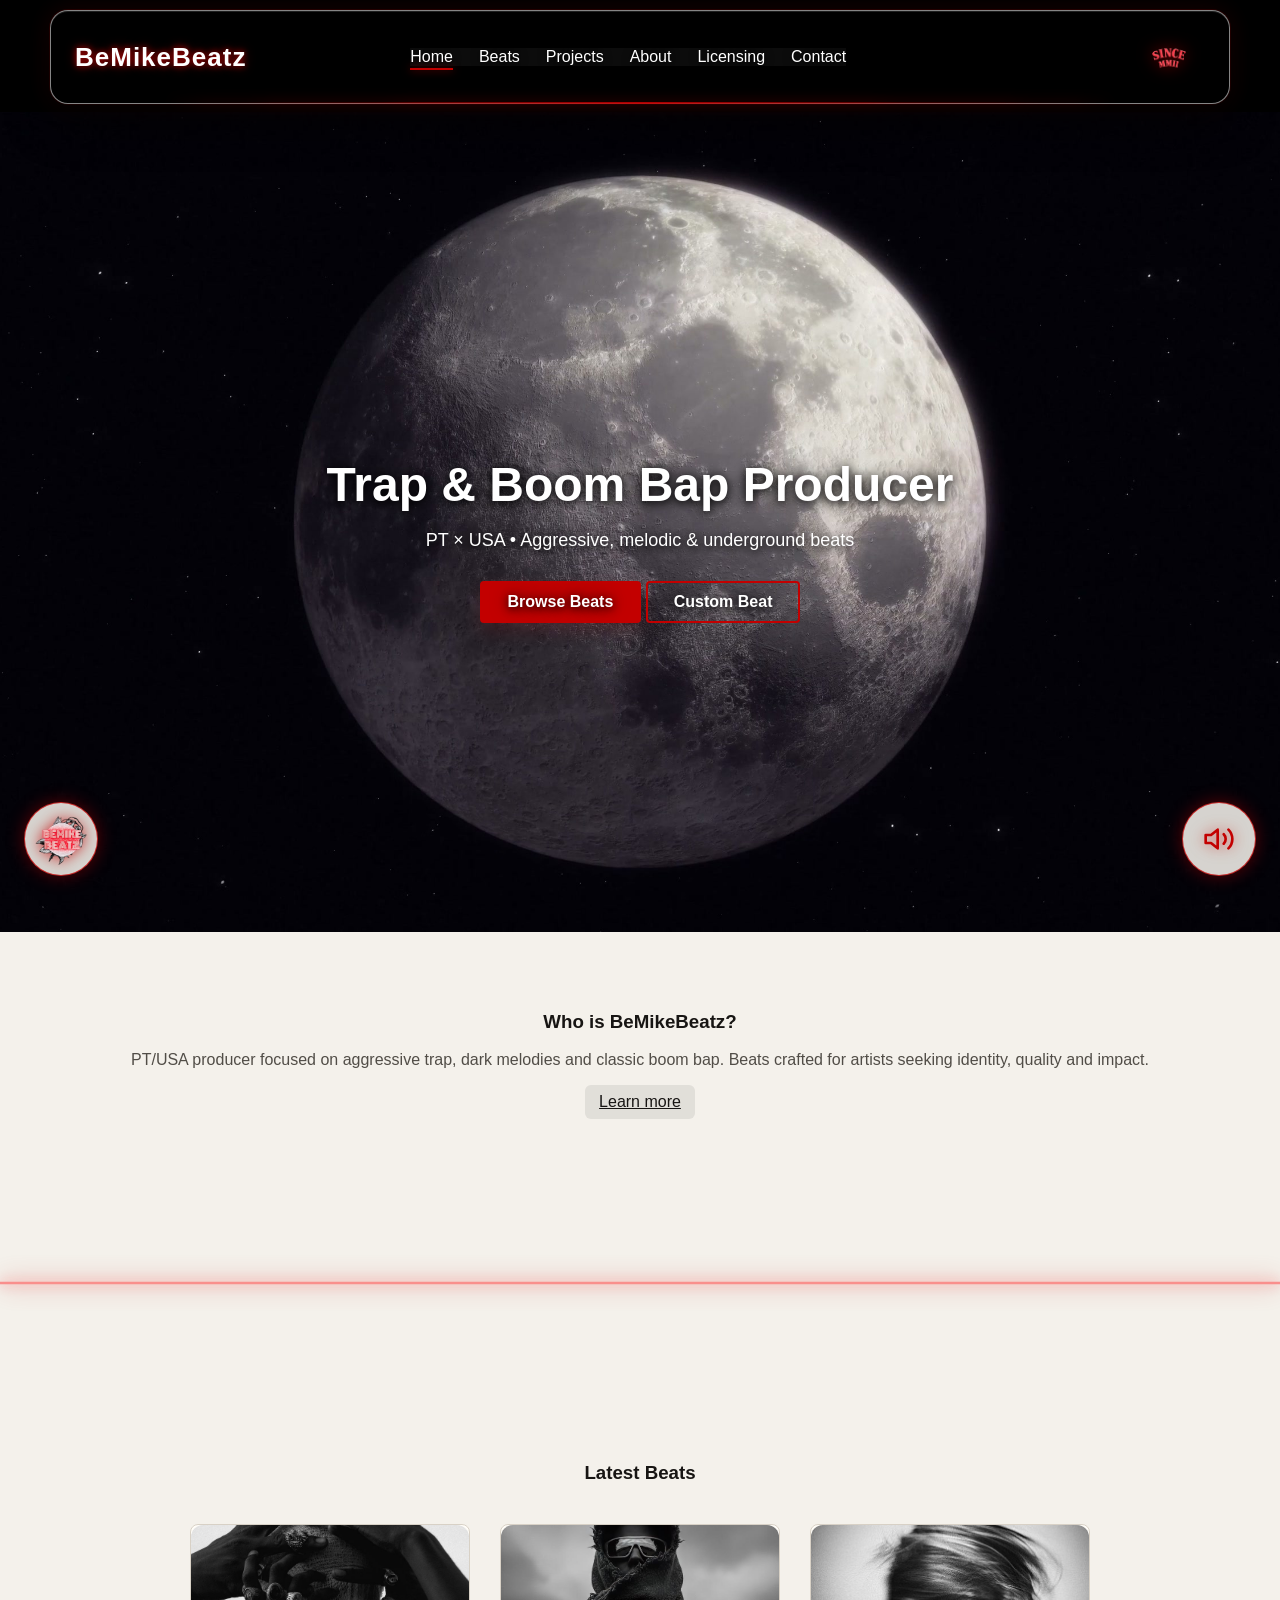
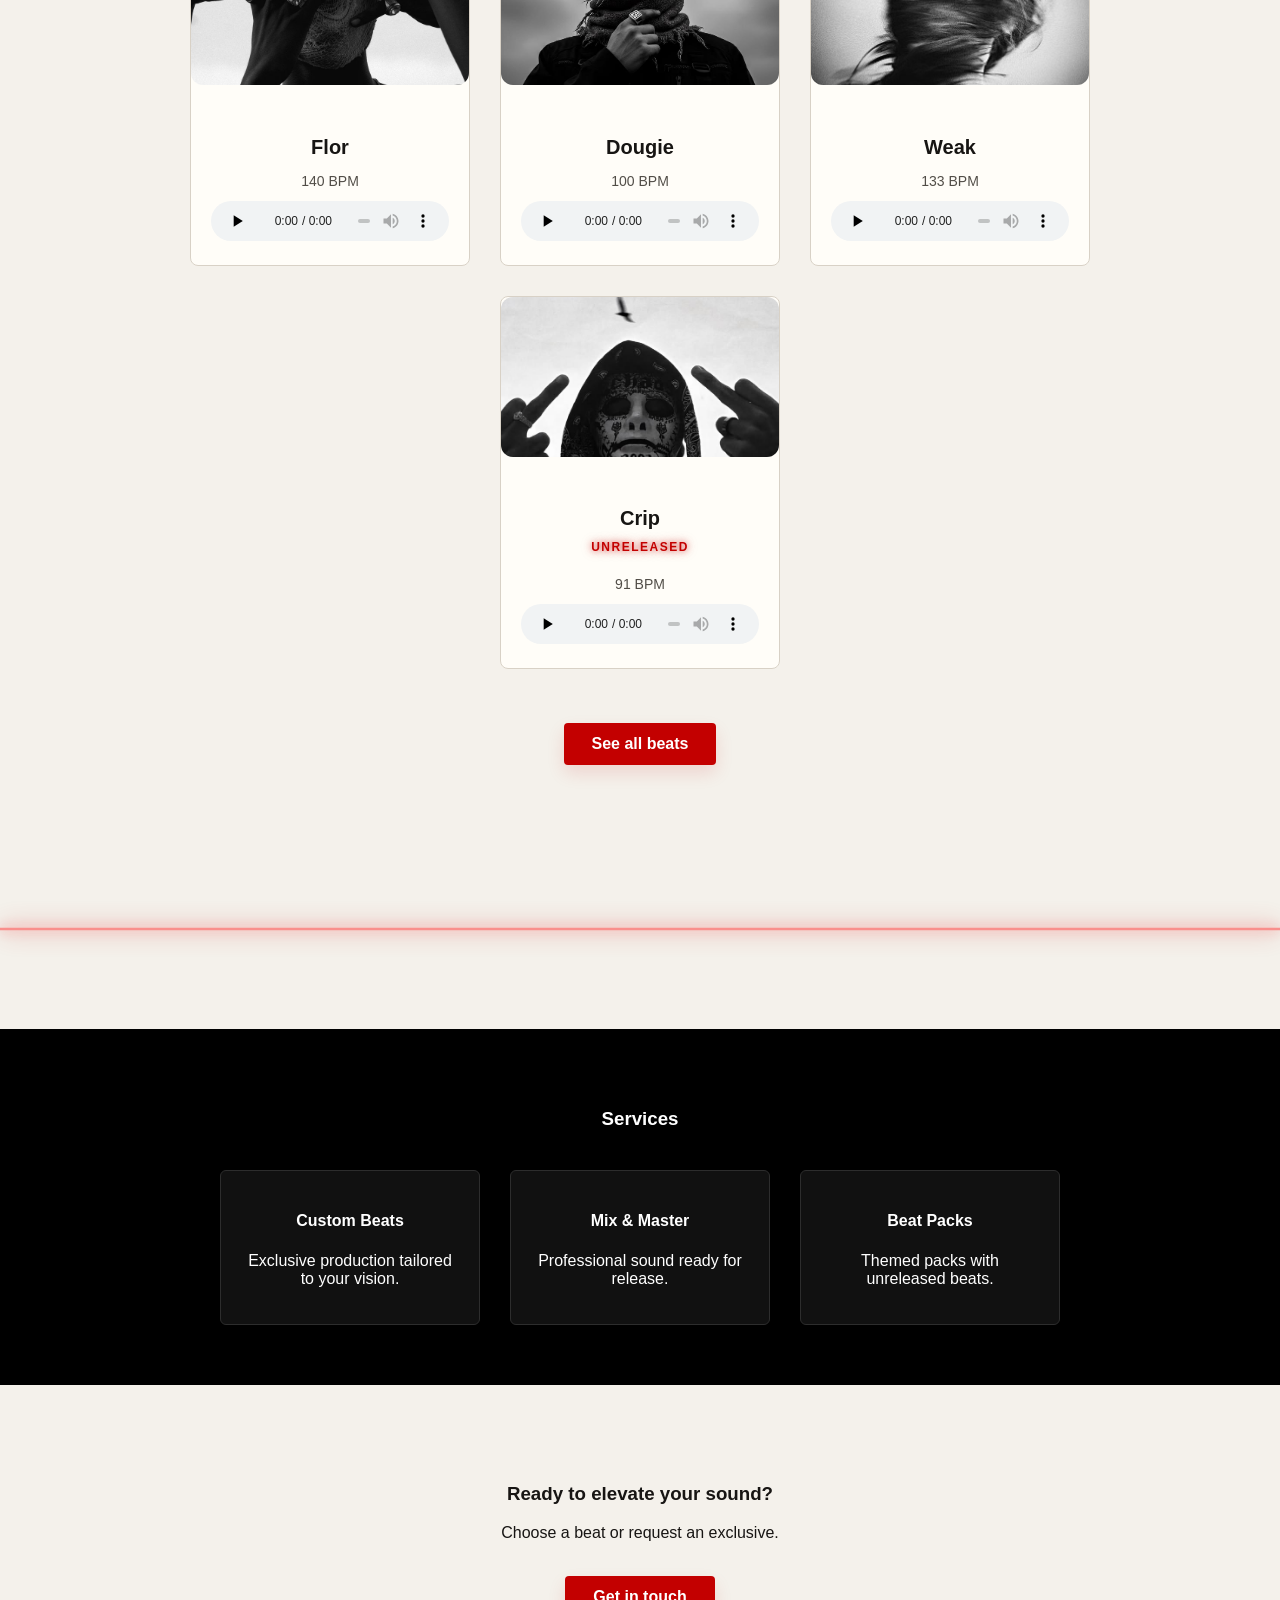
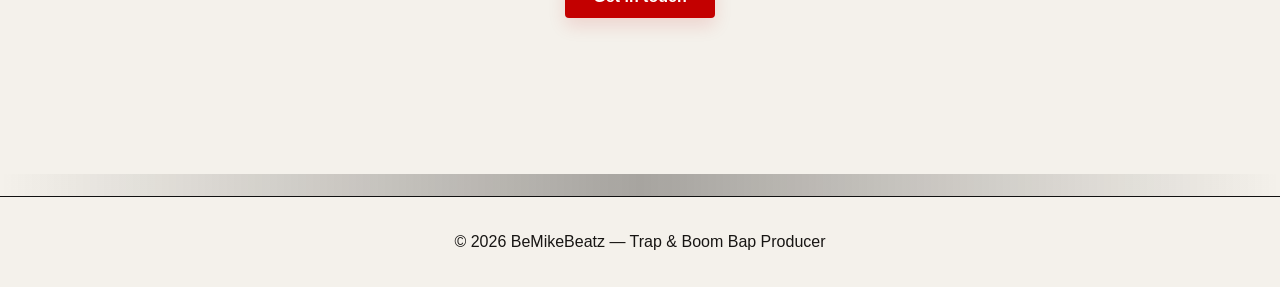
==== index.html @ 6aafd266 "Add BeMikeBeatz website with improved navigation and transitions" ====
<!DOCTYPE html>
<html lang="en">
<head>
    <meta charset="UTF-8">
    <meta name="viewport" content="width=device-width, initial-scale=1.0">
    <title>BeMikeBeatz — Trap & Boom Bap Producer</title>
    <link rel="stylesheet" href="assets/css/style.css">
</head>

<body class="home-page">

    <!-- NAVBAR -->

<header class="navbar">
    <div class="header-left">
        <a class="logo-link" href="index.html" aria-label="BeMikeBeatz home">
            <span class="logo">BeMikeBeatz</span>
        </a>
    </div>

    <nav class="header-center" aria-label="Main navigation">
        <a href="index.html" aria-current="page">Home</a>
        <a href="beats.html">Beats</a>
        <a href="projects.html">Projects</a>
        <a href="about.html">About</a>
        <a href="licensing.html">Licensing</a>
        <a href="contact.html">Contact</a>
    </nav>

    <div class="header-right">
        <button class="header-icon-button" type="button" aria-label="Open menu" aria-expanded="false" aria-controls="site-navigation">
            <span class="menu-bars" aria-hidden="true"><span></span><span></span><span></span></span>
            <img class="header-icon" src="assets/images/bemike3.png" alt="">
        </button>
    </div>
    
</header>




    <!-- HERO -->
    <section class="hero">
    <video muted loop playsinline preload="none" poster="assets/images/hero-dark.jpg" class="hero-video hero-video-dark" aria-hidden="true">
        <source data-src="assets/video/background6.mp4" type="video/mp4">
    </video>

    <video muted loop playsinline preload="none" poster="assets/images/hero-light.jpg" class="hero-video hero-video-light" aria-hidden="true">
        <source data-src="assets/video/background4.mp4" type="video/mp4">
    </video>

    <div class="hero-overlay"></div>

    <div class="hero-content">
        <h2 class="hero-title">Trap & Boom Bap Producer</h2>
        <p class="hero-subtitle">PT × USA • Aggressive, melodic & underground beats</p>

        <div class="hero-buttons">
            <a class="btn" href="beats.html">Browse Beats</a>
            <a class="btn-outline" href="contact.html">Custom Beat</a>
        </div>
    </div>
</section>


    <!-- ABOUT -->
    <section class="about-preview reveal">
        <h3>Who is BeMikeBeatz?</h3>
        <p>
            PT/USA producer focused on aggressive trap, dark melodies and classic boom bap.  
            Beats crafted for artists seeking identity, quality and impact.
        </p>
        <a class="btn-small" href="about.html">Learn more</a>
    </section>


<section class="visualizer-section top">
    <canvas class="beats-visualizer" id="beats-visualizer-top"></canvas>
</section>


    <!-- ÚLTIMOS BEATS -->
    
    <section class="latest-beats reveal">
    <h3>Latest Beats</h3>

    <div class="latest-grid">

        <!-- BEAT 1 -->
        <div class="latest-card">
            <img src="assets/beats/flor.jpeg" alt="Dark Trap Beat">
            <div class="latest-info">
                <h4>Flor</h4>
                <p>140 BPM</p>
                <audio controls preload="none">
                    <source src="assets/beats/Flor(140bpm)@bemike_beatz.mp3" type="audio/mpeg">
                </audio>
            </div>
        </div>

        <!-- BEAT 2 -->
        <div class="latest-card">
            <img src="assets/beats/dougie.jpeg" alt="Emotional Trap Beat">
            <div class="latest-info">
                <h4>Dougie</h4>
                <p>100 BPM</p>
                <audio controls preload="none">
                    <source src="assets/beats/Jotinha.mp3" type="audio/mpeg">
                </audio>
            </div>
        </div>

        <!-- BEAT 3 -->
        <div class="latest-card">
            <img src="assets/beats/week.jpeg" alt="Boom Bap Classic">
            <div class="latest-info">
                <h4>Weak</h4>
                <p>133 BPM</p>
                <audio controls preload="none">
                    <source src="assets/beats/Week.mp3" type="audio/mpeg">
                </audio>
            </div>
        </div>

        <div class="latest-card crip-card">
            <img src="assets/beats/blueface.jpeg" alt="Crip beat cover" loading="lazy" decoding="async">
            <div class="latest-info">
                <h4>Crip</h4>
                <span class="unreleased-tag">unreleased</span>
                <p>91 BPM</p>
                <audio id="crip-audio" controls preload="none">
                    <source src="assets/beats/BlueFace-preview.mp3" type="audio/mpeg">
                </audio>
            </div>
        </div>

    </div>
    <br><br><br>
    <a class="btn" href="beats.html">See all beats</a>
</section>


<section class="visualizer-section">
    <canvas class="beats-visualizer" id="beats-visualizer"></canvas>
</section>

    <!-- SERVICES -->
    <section class="services">
        <h3>Services</h3>

        <div class="service-grid">

            <div class="service-card">
                <h4>Custom Beats</h4>
                <p>Exclusive production tailored to your vision.</p>
            </div>

            <div class="service-card">
                <h4>Mix & Master</h4>
                <p>Professional sound ready for release.</p>
            </div>

            <div class="service-card">
                <h4>Beat Packs</h4>
                <p>Themed packs with unreleased beats.</p>
            </div>

        </div>
    </section>


    <!-- FINAL CTA -->
    <section class="final-cta">
        <h3>Ready to elevate your sound?</h3>
        <p>Choose a beat or request an exclusive.</p><br>
        <a class="btn" href="contact.html">Get in touch</a>
    </section>
<section class="section-divider-ultra"></section>

    <!-- FOOTER -->
    <button class="floating-brand" type="button" aria-label="Switch to light theme" aria-pressed="false">
        <img src="assets/images/bemike.png" alt="BeMike logo">
    </button>

    <button class="floating-mute" type="button" aria-label="Mute local beat previews" title="Mute local beat previews" aria-pressed="false">
        <svg width="32" height="32" viewBox="0 0 24 24" fill="none" stroke="currentColor" stroke-width="2" stroke-linecap="round" stroke-linejoin="round">
            <polygon points="11 5 6 9 2 9 2 15 6 15 11 19 11 5"></polygon>
            <line x1="23" y1="9" x2="17" y2="15"></line>
            <line x1="17" y1="9" x2="23" y2="15"></line>
        </svg>
    </button>

    <footer>
        <p>© 2026 BeMikeBeatz — Trap & Boom Bap Producer</p>
    </footer>
<script src="assets/js/main.js"></script>
</body>
</html>
---- assets/css/style.css ----
/* GLOBAL */
html {
    overscroll-behavior-y: none;
}

body {
    background: #000;
    color: #fff;
    font-family: 'Inter', sans-serif;
    margin: 0;
    /* espaçamento para navbar fixa */
    padding-top: 112px;
    animation: pageEnter 260ms ease-out both;
}

body.page-exit {
    animation: pageExit 160ms ease-in both;
    pointer-events: none;
}

@keyframes pageEnter {
    from { opacity: 0; }
    to { opacity: 1; }
}

@keyframes pageExit {
    from { opacity: 1; }
    to { opacity: 0; }
}

@media (prefers-reduced-motion: reduce) {
    body,
    body.page-exit {
        animation: none;
    }
}

/* Use border-box so padding doesn't increase element width unexpectedly */
*,
*::before,
*::after {
    box-sizing: border-box;
}

/* NAVBAR */
.navbar {
    position: fixed;
    top: 10px;
    left: 50%;
    width: min(calc(100% - 28px), 1180px);
    z-index: 999;

    display: grid;
    /* Make left/logo and right/icon auto-sized, center takes remaining space */
    grid-template-columns: auto 1fr auto;
    align-items: center;

    min-height: 86px;
    padding: 10px 24px;

    background: rgba(0, 0, 0, 0.985);
    backdrop-filter: blur(18px);
    border: 1px solid rgba(255,255,255,0.52);
    border-radius: 18px;
    box-shadow:
        inset 0 1px 0 rgba(255,255,255,0.12),
        0 18px 42px rgba(0,0,0,0.72),
        0 0 0 1px rgba(195,0,0,0.16),
        0 0 28px rgba(195,0,0,0.14);
}

.navbar::after {
    content: "";
    position: absolute;
    right: 10%;
    bottom: -1px;
    left: 10%;
    height: 2px;
    background: linear-gradient(90deg, transparent, rgba(195,0,0,0.9), transparent);
    border-radius: 50%;
    box-shadow: 0 0 12px rgba(195,0,0,0.7);
    pointer-events: none;
}

/* LOGO ESQUERDA */
.header-left {
    display: flex;
    justify-content: flex-start;
}

.logo-link {
    color: inherit;
    text-decoration: none;
}

.logo {
    font-size: 26px;
    font-weight: 700;
    letter-spacing: 1px;
    transition: transform 0.25s ease, filter 0.25s ease, text-shadow 0.2s ease;
    color: #111;
    /* subtle red glow */
    text-shadow: 0 0 6px rgba(195,0,0,0.85), 0 0 12px rgba(195,0,0,0.5);
}

.logo:hover {
    transform: scale(1.06);
    filter: drop-shadow(0 0 8px rgba(195,0,0,0.28));
    /* intensify glow on hover */
    text-shadow: 0 0 10px rgba(195,0,0,1), 0 0 18px rgba(195,0,0,0.7);
}

/* MENU CENTRADO */
.header-center {
    display: flex;
    justify-content: center;
    gap: 26px;
    /* Center the nav visually regardless of side column widths */
    position: absolute;
    left: 49%;
    transform: translateX(-50%);
    z-index: 1000;
}

/* LINKS */
.header-center a {
    color: #111;
    text-decoration: none;
    font-size: 16px;
    position: relative;
    text-shadow: none;
    transition: 0.3s;
}

.header-center a::after {
    content: "";
    position: absolute;
    bottom: -4px;
    left: 0;
    width: 0%;
    height: 2px;
    background: #C30000;
    transition: 0.3s;
}

.header-center a:hover::after {
    width: 100%;
}

.header-center a[aria-current="page"] {
    color: #C30000;
    text-shadow: 0 0 7px rgba(195, 0, 0, 0.8), 0 0 14px rgba(195, 0, 0, 0.35);
}

.header-center a[aria-current="page"]::after {
    width: 100%;
    box-shadow: 0 0 8px rgba(195, 0, 0, 0.75);
}

/* ÍCONE DIREITA */
.header-right {
    display: flex;
    /* align icon to the far right of the navbar */
    justify-content: flex-end;
    align-items: center;
}

.header-icon-button {
    padding: 0;
    border: 0;
    background: transparent;
    cursor: pointer;
}

.header-icon {
    width: 72px;
    height: 72px;
    object-fit: contain;
    transition: 0.3s;
    max-width: 110px;
    display: block;
    filter: drop-shadow(0 0 8px rgba(195, 0, 0, 0.8));
}

.header-icon:hover {
    transform: scale(1.12);
    filter: drop-shadow(0 0 12px #C30000);
}




/* HERO */
.hero {
    position: relative;
    height: calc(90vh + 10px);
    overflow: hidden;
    background: #000;

    /* CORREÇÃO: centrar texto */
    display: flex;
    align-items: center;
    justify-content: center;
    text-align: center;
}

.hero-video {
    position: absolute;
    top: 0;
    left: 0;
    width: 100%;
    height: 100%;
    object-fit: cover;
    z-index: 1;
    transition: opacity 600ms ease;
}

.hero-video-light {
    opacity: 0;
}

body.light-theme .hero-video-dark {
    opacity: 0;
}

body.light-theme .hero-video-light {
    opacity: 1;
}

.hero-overlay {
    position: absolute;
    top: 0;
    left: 0;
    width: 100%;
    height: 100%;
    background:
        linear-gradient(90deg, rgba(0,0,0,0.84) 0%, rgba(0,0,0,0.2) 48%, rgba(0,0,0,0.7) 100%),
        radial-gradient(circle at 50% 45%, rgba(195,0,0,0.2), transparent 54%),
        rgba(0,0,0,0.42);
    z-index: 2;
    transition: background 1400ms ease;
}

.hero::after {
    content: "";
    position: absolute;
    top: 50%;
    left: 50%;
    width: min(58vw, 720px);
    aspect-ratio: 1;
    transform: translate(-50%, -50%);
    border-radius: 50%;
    background: radial-gradient(circle, rgba(255, 255, 255, 0.18) 0 34%, rgba(255, 255, 255, 0.06) 54%, transparent 72%);
    mix-blend-mode: screen;
    pointer-events: none;
    z-index: 2;
}

.hero-content {
    position: relative;
    z-index: 3;
    text-align: center;
}

.hero-content h2 {
    font-size: 48px;
    margin-bottom: 10px;
    animation: fadeIn 1.5s ease forwards;
}

.hero-content p {
    font-size: 18px;
    margin-bottom: 30px;
    animation: fadeIn 2s ease forwards;
}

@keyframes fadeIn {
    from { opacity: 0; transform: translateY(20px); }
    to { opacity: 1; transform: translateY(0); }
}

/* BUTTONS */
.btn {
    background: #C30000;
    padding: 12px 28px;
    color: #fff;
    text-decoration: none;
    border-radius: 4px;
    font-weight: 600;
    display: inline-block;
    transition: transform 200ms cubic-bezier(.2,.9,.2,1), box-shadow 200ms ease, opacity 160ms ease;
    box-shadow: 0 8px 18px rgba(195,0,0,0.12);
}

.btn-outline {
    border: 2px solid #C30000;
    padding: 10px 26px;
    color: #C30000;
    text-decoration: none;
    border-radius: 4px;
    font-weight: 600;
    display: inline-block;
    transition: transform 200ms cubic-bezier(.2,.9,.2,1), box-shadow 200ms ease, background 160ms ease;
}

.btn:hover, .btn:focus {
    transform: translateY(-4px);
    box-shadow: 0 14px 30px rgba(195,0,0,0.18);
    opacity: 0.98;
}

.btn:active {
    transform: translateY(-1px) scale(.995);
    box-shadow: 0 6px 14px rgba(195,0,0,0.12);
}

.btn-outline:hover, .btn-outline:focus {
    transform: translateY(-3px);
    background: rgba(195,0,0,0.06);
    box-shadow: 0 10px 22px rgba(195,0,0,0.08);
}

.btn-outline:active {
    transform: translateY(-1px) scale(.995);
}

body:not(.light-theme) .hero-buttons .btn-outline {
    color: #fff;
    border-color: #fff;
}

/* DIVISÓRIA GROSSA ENTRE HERO E ABOUT */
.section-divider-ultra {
    width: 100%;
    height: 22px;
    background: linear-gradient(
        to right,
        rgba(255,255,255,0),
        rgba(255,255,255,1),
        rgba(255,255,255,0)
    );
    margin: 0;
}

/* ABOUT PREVIEW */
.about-preview {
    text-align: center;
    padding: 60px 40px;
    background: #000;
}

/* ABOUT PAGE */
.about-page {
    max-width: 1120px;
    margin: 0 auto;
    padding: 72px 40px 0;
}

.about-hero {
    display: grid;
    grid-template-columns: minmax(220px, 0.75fr) minmax(0, 1.25fr);
    align-items: center;
    gap: 64px;
    min-height: 430px;
}

.about-mark {
    display: flex;
    align-items: center;
    justify-content: center;
    min-height: 300px;
    border: 0;
    background: transparent;
}

.about-mark img {
    width: min(220px, 72%);
    filter: drop-shadow(0 0 18px rgba(195, 0, 0, 0.5));
}

.about-hero-copy {
    max-width: 650px;
}

.about-eyebrow {
    margin: 0 0 16px;
    color: #c30000;
    font-size: 13px;
    font-weight: 700;
    letter-spacing: 2px;
    text-transform: uppercase;
}

.about-hero h1 {
    margin: 0 0 22px;
    font-size: clamp(42px, 5vw, 68px);
    line-height: 0.98
;
}

.about-hero-copy > p:not(.about-eyebrow) {
    max-width: 560px;
    margin: 0 0 28px;
    color: #c2c2c2;
    font-size: 18px;
    line-height: 1.6;
}

.about-story {
    display: grid;
    grid-template-columns: minmax(220px, 0.8fr) minmax(0, 1.2fr);
    gap: 64px;
    padding: 110px 0 72px;
    border-bottom: 1px solid #1b1b1b;
}

.about-story h2,
.about-cta h2 {
    margin: 0;
    font-size: 36px;
    line-height: 1.1;
}

.about-story > p {
    max-width: 620px;
    margin: 0;
    color: #bbb;
    font-size: 18px;
    line-height: 1.75;
}

.about-values {
    display: grid;
    grid-template-columns: repeat(3, 1fr);
    gap: 24px;
    padding: 64px 0 96px;
}

.about-value {
    padding: 28px 0;
    border-top: 2px solid #c30000;
}

.about-value span {
    color: #c30000;
    font-size: 13px;
    font-weight: 700;
    letter-spacing: 1px;
}

.about-value h3 {
    margin: 28px 0 10px;
    font-size: 24px;
}

.about-value p {
    margin: 0;
    color: #aaa;
    line-height: 1.6;
}

.about-cta {
    display: flex;
    align-items: center;
    justify-content: space-between;
    gap: 24px;
    padding: 48px 0 96px;
    border-top: 1px solid #1b1b1b;
}

/* CONTACT PAGE */
.contact-page {
    max-width: 1120px;
    margin: 0 auto;
    padding: 96px 40px 0;
}

.contact-hero {
    max-width: 760px;
    padding-bottom: 96px;
}

.contact-eyebrow {
    margin: 0 0 18px;
    color: #c30000;
    font-size: 13px;
    font-weight: 700;
    letter-spacing: 2px;
    text-transform: uppercase;
}

.contact-hero h1 {
    margin: 0 0 24px;
    font-size: clamp(46px, 6vw, 78px);
    line-height: 0.98;
}

.contact-intro {
    max-width: 600px;
    margin: 0 0 30px;
    color: #c2c2c2;
    font-size: 18px;
    line-height: 1.7;
}

.contact-email {
    font-size: 17px;
}

.contact-linktree {
    font-size: 17px;
}

body.light-theme .contact-linktree {
    background: #000;
    color: #fff;
}

body.light-theme .contact-linktree:hover {
    background: #1a1a1a;
}

body:not(.light-theme) .contact-linktree {
    background: #fff;
    color: #000;
}

body:not(.light-theme) .contact-linktree:hover {
    background: #e8e8e8;
}

.contact-hero .contact-buttons {
    display: flex;
    gap: 16px;
    margin-top: 20px;
    flex-wrap: wrap;
}

.contact-options {
    display: grid;
    grid-template-columns: repeat(3, 1fr);
    gap: 24px;
    padding: 42px 0 88px;
    border-top: 1px solid #252525;
}

.contact-option {
    padding-top: 24px;
    border-top: 2px solid #c30000;
}

.contact-option span {
    color: #c30000;
    font-size: 13px;
    font-weight: 700;
    letter-spacing: 1px;
}

.contact-option h2 {
    margin: 28px 0 12px;
    font-size: 24px;
}

.contact-option p {
    min-height: 78px;
    margin: 0 0 18px;
    color: #aaa;
    line-height: 1.6;
}

.contact-option a {
    color: #fff;
    font-weight: 700;
    text-decoration: none;
    border-bottom: 1px solid #c30000;
    padding-bottom: 4px;
}

.contact-option a:hover,
.contact-option a:focus {
    color: #c30000;
}

.contact-footer-note {
    display: flex;
    align-items: baseline;
    gap: 32px;
    padding: 28px 0 88px;
    border-top: 1px solid #1b1b1b;
}

.contact-footer-note .contact-eyebrow {
    margin: 0;
    white-space: nowrap;
}

.contact-footer-note p:last-child {
    margin: 0;
    color: #888;
}

/* LICENSING PAGE */
.licensing-page {
    min-height: calc(100vh - 122px);
    padding: 84px max(40px, calc((100vw - 1180px) / 2)) 96px;
    background: #ece8df;
    color: #111;
}

.licensing-intro {
    display: grid;
    grid-template-columns: minmax(0, 1.2fr) minmax(240px, 0.8fr);
    align-items: end;
    gap: 64px;
    padding-bottom: 72px;
    border-bottom: 1px solid #111;
}

.licensing-kicker {
    margin: 0 0 18px;
    color: #b00000;
    font-size: 12px;
    font-weight: 800;
    letter-spacing: 2px;
    text-transform: uppercase;
}

.licensing-intro h1 {
    margin: 0;
    font-size: clamp(48px, 7vw, 92px);
    line-height: 0.9;
    letter-spacing: -2px;
}

.licensing-intro-text {
    max-width: 360px;
    margin: 0 0 4px;
    color: #5f5b55;
    font-size: 18px;
    line-height: 1.65;
}

.license-list {
    padding: 14px 0 0;
}

.license-row {
    display: grid;
    grid-template-columns: 1.2fr 1fr 0.7fr;
    align-items: center;
    gap: 36px;
    padding: 34px 20px;
    border-bottom: 1px solid rgba(17, 17, 17, 0.2);
    transition: background 180ms ease, transform 180ms ease;
}

.license-row:hover {
    background: rgba(255, 255, 255, 0.48);
    transform: translateX(8px);
}

.license-row-featured {
    position: relative;
    background: #111;
    color: #fff;
    border-bottom-color: #111;
}

.license-row-featured:hover {
    background: #1b1b1b;
}

.license-name > span {
    color: #b00000;
    font-size: 12px;
    font-weight: 800;
    letter-spacing: 1px;
}

.license-name h2 {
    margin: 12px 0 8px;
    font-size: 32px;
}

.license-name p {
    max-width: 300px;
    margin: 0;
    color: #77736c;
    line-height: 1.5;
}

.license-row-featured .license-name p {
    color: #aaa;
}

.license-row ul {
    display: grid;
    gap: 9px;
    margin: 0;
    padding: 0;
    list-style: none;
    color: #4f4b45;
    font-size: 14px;
}

.license-row-featured ul {
    color: #d0d0d0;
}

.license-row li::before {
    content: "+";
    margin-right: 10px;
    color: #b00000;
    font-weight: 800;
}

.license-link {
    justify-self: end;
    color: #111;
    font-size: 14px;
    font-weight: 800;
    text-decoration: none;
}

.license-row-featured .license-link {
    color: #fff;
}

.license-link span {
    display: inline-block;
    margin-left: 8px;
    color: #b00000;
    font-size: 20px;
    transition: transform 180ms ease;
}

.license-link:hover span,
.license-link:focus span {
    transform: translate(3px, -3px);
}

.licensing-note {
    display: grid;
    grid-template-columns: 0.8fr 1.2fr auto;
    align-items: center;
    gap: 28px;
    padding-top: 64px;
}

.licensing-note strong {
    font-size: 18px;
}

.licensing-note p {
    max-width: 420px;
    margin: 0;
    color: #69645d;
    line-height: 1.5;
}

.licensing-note a {
    color: #b00000;
    font-weight: 800;
    text-decoration: none;
}

/* BEATS PAGE EDITORIAL LAYOUT */
.beats-page {
    min-height: calc(100vh - 122px);
    padding-bottom: 1px;
    background: #ece8df;
    color: #111;
}

.beats-page .catalog-header {
    max-width: 1180px;
    min-height: 390px;
    justify-content: flex-start;
    padding: 84px 40px 72px;
    text-align: left;
}

.beats-page .catalog-copy {
    max-width: 780px;
    margin: 0;
}

.beats-page .catalog-header h1 {
    max-width: 760px;
    margin: 0 0 22px;
    font-size: clamp(48px, 7vw, 92px);
    line-height: 1.1;
    letter-spacing: -1px;
}

.beats-page .catalog-description {
    max-width: 570px;
    margin: 0;
    color: #5f5b55;
}

.beats-page .catalog-actions {
    justify-content: flex-start;
}

.beats-page .catalog-note {
    color: #77736c;
}

.beats-page .player-section {
    max-width: 1180px;
    padding-bottom: 18px;
}

.beats-page .player-wrapper {
    border-color: #c9c4bb;
    box-shadow: 0 18px 40px rgba(17, 17, 17, 0.16);
    border-radius: 16px;
}

.beats-page .featured-beats {
    max-width: 1180px;
    margin: 0 auto;
    padding: 72px 40px 88px;
    text-align: left;
}

.beats-page .featured-beats h3 {
    margin: 0 0 28px;
    color: #111;
    font-size: 36px;
}

.beats-page .latest-grid {
    display: grid;
    grid-template-columns: repeat(4, minmax(0, 1fr));
    gap: 20px;
    justify-content: initial;
}

.beats-page .latest-card {
    width: auto;
}

.beats-page .section-divider-ultra {
    display: none;
}

/* LATEST BEATS */
.latest-beats {
    padding: 60px 40px;
    text-align: center;
    position: relative;
    z-index: 2;
    overflow: hidden;
}

/* VISUALIZER SECTION (CENTRADO ENTRE BEATS E SERVIÇOS) */
.visualizer-section {
    position: relative;
    width: 100%;
    height: 120px; /* both visualizers share this height */
    display: flex;
    align-items: center;
    justify-content: center;
    margin: 40px 0;
}

.beats-visualizer {
    position: absolute;
    left: 0;
    top: 0;
    width: 100%;
    height: 100%;
    opacity: 0.45;
    pointer-events: none;
    filter: drop-shadow(0 0 12px #C30000);
}

/* BEAT GRID */
.beat-grid {
    display: flex;
    justify-content: center;
    gap: 30px;
    flex-wrap: wrap;
    margin-top: 40px;
}

.beat-card {
    background: #111;
    padding: 20px;
    width: 260px;
    border-radius: 6px;
    text-align: center;
    border: 1px solid #222;
}

.beat-card audio {
    width: 100%;
    margin-top: 10px;
    height: 40px;
    min-height: 40px;
    max-height: 40px;
}

/* SERVICES */
.services {
    padding: 60px 40px;
    background: #000;
    text-align: center;
}

.service-grid {
    display: flex;
    justify-content: center;
    gap: 30px;
    margin-top: 40px;
}

.service-card {
    background: #111;
    padding: 20px;
    width: 260px;
    border-radius: 6px;
    border: 1px solid #222;
}

.service-card {
    transition: transform 320ms cubic-bezier(.16,1,.3,1), box-shadow 320ms var(--ease-soft), border-color 260ms linear;
    will-change: transform, box-shadow;
}

.service-card:hover,
.service-card:focus-within {
    transform: translateY(-10px) scale(1.02);
    box-shadow: 0 18px 40px rgba(195,0,0,0.18);
    border-color: rgba(195,0,0,0.9);
}

/* FINAL CTA */
.final-cta {
    text-align: center;
    padding: 80px 40px;
}

/* FOOTER */
footer {
    text-align: center;
    padding: 20px;
    background: #000;
    border-top: 1px solid #111;
}

.floating-brand {
    position: fixed;
    left: 24px;
    bottom: 24px;
    z-index: 1001;
    display: grid;
    padding: 0;
    cursor: pointer;
    color: inherit;
    font: inherit;
    width: 74px;
    height: 74px;
    place-items: center;
    border: 1px solid rgba(195, 0, 0, 0.6);
    border-radius: 50%;
    background: rgba(0, 0, 0, 0.72);
    box-shadow: 0 0 18px rgba(195, 0, 0, 0.45);
    transition: transform 0.25s ease, box-shadow 0.25s ease;
}

.floating-brand img {
    width: 58px;
    height: 58px;
    object-fit: contain;
    filter: drop-shadow(0 0 7px rgba(195, 0, 0, 0.75));
    transition: transform 0.6s cubic-bezier(0.4, 0, 0.2, 1), filter 0.6s ease;
    transform: rotate(0deg);
}

.floating-brand:hover {
    transform: translateY(-4px) scale(1.05);
    box-shadow: 0 0 26px rgba(195, 0, 0, 0.75);
}

.floating-mute {
    position: fixed;
    right: 24px;
    bottom: 24px;
    z-index: 1001;
    display: grid;
    padding: 0;
    cursor: pointer;
    color: inherit;
    font: inherit;
    width: 74px;
    height: 74px;
    place-items: center;
    border: 1px solid rgba(195, 0, 0, 0.6);
    border-radius: 50%;
    background: rgba(0, 0, 0, 0.72);
    box-shadow: 0 0 18px rgba(195, 0, 0, 0.45);
    transition: transform 0.25s ease, box-shadow 0.25s ease;
}

.floating-mute svg {
    width: 32px;
    height: 32px;
    color: #fff;
    filter: drop-shadow(0 0 7px rgba(195, 0, 0, 0.75));
    transition: transform 900ms cubic-bezier(.2,.8,.2,1), filter 900ms ease;
}

.floating-mute:hover {
    transform: translateY(-4px) scale(1.05);
    box-shadow: 0 0 26px rgba(195, 0, 0, 0.75);
}

.floating-mute[aria-pressed="true"] svg {
    color: #C30000;
    filter: drop-shadow(0 0 12px rgba(195, 0, 0, 0.9));
    transition: color 0.3s ease, filter 0.3s ease;
}

body.light-theme .floating-mute[aria-pressed="true"] svg {
    color: #C30000;
    filter: drop-shadow(0 0 15px rgba(195, 0, 0, 1));
}

/* LIGHT THEME */
body.light-theme {
    background: #f4f1eb;
    color: #171513;
}

body.light-theme .navbar {
    background: #000;
    border-bottom-color: rgba(255, 255, 255, 0.85);
}

body.light-theme .logo,
body.light-theme .header-center a,
body.light-theme .about-page,
body.light-theme .contact-page,
body.light-theme .beats-page,
body.light-theme .footer-cta {
    color: #171513;
}

body.light-theme .logo,
body.light-theme .header-center a {
    color: #fff;
}

body.light-theme .hero-overlay {
    background: transparent;
}

body.light-theme .hero-content {
    color: #fff;
    text-shadow: 0 2px 8px rgba(0, 0, 0, 0.9), 0 0 18px rgba(0, 0, 0, 0.55);
}

body.light-theme .hero-video-light {
    filter: none;
}

body.light-theme .hero-buttons .btn-outline {
    color: #fff;
    border-color: #C30000;
}

body.light-theme .hero-buttons .btn-outline:hover,
body.light-theme .hero-buttons .btn-outline:focus {
    background: rgba(195, 0, 0, 0.1);
}

body.theme-transition,
body.theme-transition .navbar,
body.theme-transition::before {
    transition: background-color 420ms ease, color 420ms ease,
                border-color 420ms ease, box-shadow 420ms ease;
}
body.theme-transition .hero-video { transition: opacity 600ms ease; }
body.theme-transition .hero-overlay { transition: background 420ms ease; }
body.theme-transition .floating-brand img {
    transform: rotate(12deg) scale(1.04);
    transition: transform 300ms ease;
}

body.light-theme .hero::after {
    display: none;
}

body.light-theme .about-preview,
body.light-theme footer,
body.light-theme .beats-page {
    background: #f4f1eb;
}

body.light-theme .about-page,
body.light-theme .contact-page {
    background: #ebe6dc;
}

body.light-theme .section-divider-ultra {
    background: linear-gradient(
        to right,
        rgba(23, 21, 19, 0),
        rgba(23, 21, 19, 0.35),
        rgba(23, 21, 19, 0)
    );
}

body.light-theme .licensing-page {
    background: #f4f1eb;
    color: #111;
}

body.light-theme .licensing-intro {
    border-bottom-color: #111;
}

body:not(.light-theme) .licensing-page {
    background: #000;
    color: #f4f1eb;
}

body:not(.light-theme) .licensing-intro {
    border-bottom-color: #fff;
}

body.light-theme .licensing-intro-text,
body.light-theme .contact-footer-note p:last-child {
    color: #514d47;
}

body.light-theme .license-row:hover {
    background: rgba(255, 255, 255, 0.08);
}

body.light-theme .floating-brand {
    background: rgba(244, 241, 235, 0.88);
    border-color: rgba(195, 0, 0, 0.8);
}

body.light-theme .floating-mute {
    background: rgba(244, 241, 235, 0.88);
    border-color: rgba(195, 0, 0, 0.8);
    transition: transform 0.25s ease, box-shadow 0.25s ease, background 0.25s ease, border-color 0.25s ease;
}

body.light-theme .floating-mute svg {
    color: #C30000;
    filter: drop-shadow(0 0 7px rgba(195, 0, 0, 0.6));
    transition: transform 900ms cubic-bezier(.2,.8,.2,1), filter 900ms ease, color 0.25s ease;
}

body.light-theme .floating-mute:hover {
    transform: translateY(-4px) scale(1.05);
    box-shadow: 0 0 26px rgba(195, 0, 0, 0.85);
}

/* LIGHT THEME CONTRAST */
body.light-theme .about-preview,
body.light-theme .latest-beats,
body.light-theme .final-cta {
    color: #171513;
}

body.light-theme .services {
    background: #000;
    color: #fff;
}

body.light-theme .latest-card,
body.light-theme .featured-card {
    background: #fffdf8;
    border-color: #d8d1c6;
    color: #171513;
}

body.light-theme .latest-card:hover,
body.light-theme .featured-card:hover {
    border-color: #C30000;
}

body.light-theme .service-card {
    background: #111;
    border-color: #2d2d2d;
    color: #fff;
}

body.light-theme .latest-info p,
body.light-theme .about-preview p,
body.light-theme .catalog-description,
body.light-theme .catalog-note,
body.light-theme .beats-page .catalog-note {
    color: #514d47;
}

body.light-theme .services h3,
body.light-theme .service-card h4,
body.light-theme .service-card p {
    color: #fff;
}

body.light-theme .btn-small {
    background: rgba(23, 21, 19, 0.08);
    color: #171513;
}

body.light-theme .about-hero-copy > p:not(.about-eyebrow),
body.light-theme .about-story > p,
body.light-theme .about-value p,
body.light-theme .contact-intro,
body.light-theme .contact-option p,
body.light-theme .contact-footer-note p:last-child {
    color: #514d47;
}

body.light-theme .about-story,
body.light-theme .about-cta,
body.light-theme .contact-options,
body.light-theme .contact-footer-note {
    border-color: #cfc7bb;
}

body.light-theme .contact-option a {
    color: #171513;
}

body.light-theme .beats-page .player-wrapper,
body.light-theme .beats-page .catalog-search input,
body.light-theme .beats-page .genre-tags span,
body.light-theme .beats-page .latest-card,
body.light-theme .beats-page .featured-card {
    background: #fffdf8;
    border-color: #d8d1c6;
    color: #171513;
    border-radius: 16px;
}

body.light-theme .beats-page .latest-card:hover,
body.light-theme .beats-page .featured-card:hover {
    border-color: #C30000;
}

body.light-theme .beats-page .latest-card.is-playing,
body.light-theme .beats-page .featured-card.is-playing {
    border: 1px solid #C30000 !important;
    box-shadow: 0 0 0 1px rgba(195,0,0,0.6), 0 0 28px rgba(195,0,0,0.25);
}

body.light-theme .beats-page .catalog-search input {
    color: #171513;
}

body.light-theme .beats-page .genre-tags span,
body.light-theme .beats-page .beat-table th,
body.light-theme .beats-page .latest-info p,
body.light-theme .beats-page .featured-card p {
    color: #514d47;
}

body.light-theme .beats-page .beat-table th,
body.light-theme .beats-page .beat-table td {
    border-color: #cfc7bb;
}

body.light-theme .beats-page .beat-table tr:hover {
    background: #e8e1d7;
}

body.light-theme .licensing-page .license-row:not(.license-row-featured) .license-link {
    color: #111;
}

body.light-theme .licensing-page .license-row:not(.license-row-featured) .license-link span {
    color: #b00000;
}

body.light-theme .licensing-page .license-row-featured .license-link,
body.light-theme .licensing-page .license-row-featured .license-name,
body.light-theme .licensing-page .license-row-featured ul {
    color: #fff;
}

body.light-theme .licensing-page .license-row-featured:hover {
    background: #1b1b1b;
}

/* BEATS PAGE DARK THEME */
body:not(.light-theme) .beats-page {
    background: #000;
    color: #fff;
}

body:not(.light-theme) .beats-page .catalog-description,
body:not(.light-theme) .beats-page .catalog-note,
body:not(.light-theme) .beats-page .featured-card p,
body:not(.light-theme) .beats-page .latest-info p {
    color: #bbb;
}

body:not(.light-theme) .beats-page .featured-beats h3 {
    color: #fff;
}

body:not(.light-theme) .beats-page .latest-card.is-playing,
body:not(.light-theme) .beats-page .featured-card.is-playing {
    border: 1px solid #C30000 !important;
    box-shadow: 0 0 0 1px rgba(195,0,0,0.5), 0 0 24px rgba(195,0,0,0.18);
}

/* Home page playing state */
body:not(.light-theme).home-page .latest-card.is-playing {
    border: 1px solid #C30000 !important;
    box-shadow: 0 0 0 1px rgba(195,0,0,0.5), 0 0 24px rgba(195,0,0,0.18);
}

body.light-theme.home-page .latest-card.is-playing {
    border: 1px solid #C30000 !important;
    box-shadow: 0 0 0 1px rgba(195,0,0,0.6), 0 0 28px rgba(195,0,0,0.25);
}

body:not(.light-theme) .license-row {
    border-bottom-color: rgba(255, 255, 255, 0.16);
}

body.light-theme .licensing-intro {
    border-bottom-color: #fff;
}

body:not(.light-theme) .licensing-intro {
    border-bottom-color: #111;
}

body:not(.light-theme) .licensing-page .license-row:not(.license-row-featured) .license-name h2,
body:not(.light-theme) .licensing-page .license-row:not(.license-row-featured) .license-link {
    color: #fff;
}

body:not(.light-theme) .licensing-page .license-row:not(.license-row-featured) .license-name p {
    color: #bbb;
}

body:not(.light-theme) .licensing-page .license-row:not(.license-row-featured) ul {
    color: #fff;
}

body:not(.light-theme) .licensing-page .license-row:not(.license-row-featured) .license-link span {
    color: #b00000;
}

/* Scroll Reveal */
.reveal {
    opacity: 0;
    transform: translateY(40px);
    transition: all 0.8s ease;
}

.reveal.active {
    opacity: 1;
    transform: translateY(0);
}

/* ===========================
   CATALOGO DE BEATS — PREMIUM
   =========================== */

/* HEADER DO CATÁLOGO */
.catalog-header {
    position: relative;
    display: flex;
    justify-content: center;
    align-items: center;
    max-width: 980px;
    min-height: 350px;
    margin: 0 auto;
    padding: 76px 40px 68px;
    text-align: center;
}

.catalog-brand-mark {
    display: flex;
    justify-content: center;
    align-items: center;
    min-height: 250px;
    border: 1px solid rgba(195, 0, 0, 0.45);
    background: radial-gradient(circle, rgba(195, 0, 0, 0.17), transparent 62%), #0a0a0a;
    box-shadow: 0 0 70px rgba(195, 0, 0, 0.12);
}

.catalog-brand-mark img {
    width: min(210px, 72%);
    filter: drop-shadow(0 0 18px rgba(195, 0, 0, 0.55));
}

.catalog-copy {
    max-width: 760px;
    margin: 0 auto;
}

.catalog-eyebrow {
    margin: 0 0 16px;
    color: #c30000;
    font-size: 13px;
    font-weight: 700;
    letter-spacing: 2px;
    text-transform: uppercase;
}

.catalog-header h1 {
    max-width: 760px;
    margin: 0 auto 22px;
    font-size: clamp(42px, 5vw, 68px);
    line-height: 0.98;
}

.catalog-description {
    max-width: 610px;
    margin: 0 auto;
    color: #bbb;
    font-size: 18px;
    line-height: 1.6;
}

.catalog-actions {
    display: flex;
    justify-content: center;
    gap: 14px;
    flex-wrap: wrap;
    margin-top: 28px;
}

.catalog-note {
    margin: 18px 0 0;
    color: #bbb;
    font-size: 13px;
}

.player-section {
    max-width: 1180px;
    margin: 0 auto;
    padding: 0 40px;
}

.player-wrapper {
    overflow: hidden;
    border: 1px solid #252525;
    background: #080808;
    box-shadow: 0 20px 55px rgba(0, 0, 0, 0.45);
    border-radius: 16px;
}

.player-wrapper iframe {
    display: block;
    min-height: 600px;
    border-radius: 16px;
}

.section-divider-ultra {
    margin: 72px 0 0;
}

.featured-beats {
    padding-top: 84px;
}

/* SEARCH BAR */
.catalog-search {
    max-width: 600px;
    margin: 30px auto;
}

.catalog-search input {
    width: 100%;
    padding: 14px 20px;
    border-radius: 6px;
    border: 1px solid #222;
    background: #111;
    color: #fff;
    font-size: 16px;
    outline: none;
    transition: 0.3s;
}

.catalog-search input:focus {
    border-color: #C30000;
}

/* TAGS / CATEGORIAS */
.genre-tags {
    display: flex;
    justify-content: center;
    gap: 12px;
    flex-wrap: wrap;
    margin: 20px 0 40px;
}

.genre-tags span {
    background: #111;
    padding: 8px 18px;
    border-radius: 30px;
    font-size: 14px;
    border: 1px solid #222;
    transition: 0.3s;
    cursor: pointer;
}

.genre-tags span:hover {
    background: #C30000;
    border-color: #C30000;
}

/* TABELA DE BEATS */
.beat-table {
    width: 100%;
    max-width: 900px;
    margin: 0 auto;
    border-collapse: collapse;
}

.beat-table th {
    text-align: left;
    padding: 12px;
    font-size: 14px;
    color: #bbb;
    border-bottom: 1px solid #222;
}

.beat-table td {
    padding: 14px 12px;
    font-size: 16px;
    border-bottom: 1px solid #111;
}

.beat-table tr:hover {
    background: #111;
}

/* PREÇO */
.beat-price {
    color: #C30000;
    font-weight: 600;
}

/* DIVISÓRIA LIMPA */
.section-divider-clean {
    width: 100%;
    height: 2px;
    background: #fff;
    opacity: 0.15;
    margin: 60px 0;
}

/* BEATS EM DESTAQUE */
.featured-beats {
    padding: 60px 40px;
    text-align: center;
}

.featured-beats h3 {
    font-size: 36px;
    margin-bottom: 20px;
}

.featured-grid {
    display: flex;
    justify-content: center;
    gap: 30px;
    flex-wrap: wrap;
}

.featured-card {
    background: #111;
    padding: 20px;
    width: 260px;
    border-radius: 6px;
    border: 1px solid #222;
    transition: 0.3s;
}

.featured-card:hover {
    transform: translateY(-5px);
    border-color: #C30000;
}

.featured-card h4 {
    font-size: 20px;
    margin-bottom: 10px;
}

.featured-card p {
    font-size: 14px;
    color: #bbb;
}

.latest-grid {
    display: flex;
    justify-content: center;
    gap: 30px;
    flex-wrap: wrap;
    margin-top: 40px;
}

.latest-card {
    background: #111;
    width: 280px;
    border-radius: 8px;
    overflow: hidden;
    border: 1px solid #222;
    transition: 0.3s;
}

.latest-card:hover {
    transform: translateY(-6px);
    border-color: #C30000;
}

.latest-card img {
    width: 100%;
    height: 160px;
    object-fit: cover;
    border-radius: 12px;
}

.featured-card img {
    width: 100%;
    height: 160px;
    object-fit: cover;
    border-radius: 12px;
}

.unreleased-tag {
    display: inline-block;
    font-size: 12px;
    font-weight: 700;
    letter-spacing: 1.5px;
    text-transform: uppercase;
    color: #fff;
    margin: 4px 0 8px;
    text-shadow: 0 0 8px rgba(195, 0, 0, 0.8), 0 0 16px rgba(195, 0, 0, 0.5);
    opacity: 1;
}

body.light-theme .unreleased-tag {
    color: #C30000;
    text-shadow: 0 0 6px rgba(195, 0, 0, 0.6), 0 0 12px rgba(195, 0, 0, 0.4);
}

.crip-card img {
    object-position: 50% 62%;
}

.latest-info {
    padding: 20px;
    text-align: center;
}

.latest-info h4 {
    font-size: 20px;
    margin-bottom: 6px;
}

.latest-info p {
    font-size: 14px;
    color: #bbb;
    margin-bottom: 12px;
}

.latest-info audio {
    width: 100%;
    height: 40px;
    min-height: 40px;
    max-height: 40px;
}

.latest-info audio::-webkit-media-controls-panel {
    display: flex !important;
    align-items: center !important;
}

.latest-info audio::-webkit-media-controls-current-time-display,
.latest-info audio::-webkit-media-controls-time-remaining-display {
    min-width: 40px;
    font-size: 12px;
}

.section-divider-glow {
    width: 100%;
    height: 4px;
    background: #C30000;
    box-shadow: 0 0 12px #C30000;
    margin: 60px 0;
    opacity: 0.9;
}

/* Entrance & Stagger Animations */
/* Navbar enter animation */
.navbar {
    transform: translate(-50%, -8px);
    opacity: 0;
}
.navbar.show {
    transform: translate(-50%, 0);
    opacity: 1;
    transition: transform 420ms cubic-bezier(.2,.9,.2,1), opacity 420ms ease;
}

/* Cards and service reveal (staggered) */
.latest-card, .service-card, .featured-card {
    opacity: 0;
    transform: translateY(18px) scale(.995);
    transition: transform 420ms cubic-bezier(.2,.9,.2,1), opacity 420ms ease;
}
.latest-card.animate, .service-card.animate, .featured-card.animate {
    opacity: 1;
    transform: translateY(0) scale(1);
}

/* small hover polish for buttons */
.btn-small {
    background: rgba(255,255,255,0.04);
    color: #fff;
    padding: 8px 14px;
    border-radius: 6px;
    display: inline-block;
}
.btn-small:hover { transform: translateY(-2px); }


/* Responsive adjustments for small screens */
@media (max-width: 900px) {
    body.menu-scroll-locked {
        overflow: hidden;
    }

    body {
        padding-top: 82px;
    }

    .navbar {
        top: 8px;
        left: 50%;
        width: calc(100% - 20px);
        min-height: 64px;
        padding: 6px 16px;
        grid-template-columns: auto 1fr auto;
        border-radius: 15px;
        background: rgba(255, 255, 255, 0.985);
        border-color: rgba(0,0,0,0.38);
    }

    .header-center {
        gap: 14px;
    }

    .header-icon {
        width: 42px;
        height: 42px;
    }

    .catalog-header {
        gap: 32px;
        padding-right: 24px;
        padding-left: 24px;
    }

    .beats-page .latest-grid {
        grid-template-columns: repeat(2, minmax(0, 1fr));
    }

    .player-section {
        padding-right: 24px;
        padding-left: 24px;
    }

    .about-page {
        padding-right: 24px;
        padding-left: 24px;
    }

    .about-hero,
    .about-story {
        gap: 36px;
    }

    .contact-page {
        padding-right: 24px;
        padding-left: 24px;
    }

    .licensing-page {
        padding-right: 24px;
        padding-left: 24px;
    }

    .licensing-intro {
        gap: 36px;
    }

    .header-center {
        display: flex;
        visibility: hidden;
        opacity: 0;
        pointer-events: none;
        position: fixed;
        top: 66px;
        left: 0;
        right: 0;
        width: auto;
        z-index: 1000;
        flex-direction: column;
        align-items: stretch;
        gap: 0;
        padding: 6px 12px 8px;
        background: rgba(13, 13, 13, 0.96);
        border: 1px solid rgba(255,255,255,0.16);
        border-top: 0;
        border-radius: 0 0 12px 12px;
        box-shadow: 0 18px 40px rgba(0,0,0,0.48), 0 0 30px rgba(195,0,0,0.1);
        backdrop-filter: blur(18px);
        transform: translateY(-12px) scaleY(0.94);
        transform-origin: top center;
        transition: opacity 240ms ease, transform 240ms cubic-bezier(.2,.9,.2,1), visibility 240ms ease;
    }

    body.menu-open .header-center {
        visibility: visible;
        opacity: 1;
        pointer-events: auto;
        transform: translateY(0) scaleY(1);
    }

    .header-center a {
        padding: 11px 12px;
        font-size: 16px;
        line-height: 1.25;
        opacity: 0;
        transform: translateY(-6px);
        border-bottom: 1px solid rgba(255,255,255,0.08);
        transition: color 180ms ease, background 180ms ease, padding-left 180ms ease;
    }
    body.menu-open .header-center a {
        animation: menuItemIn 260ms cubic-bezier(.2,.9,.2,1) forwards;
    }
    body.menu-open .header-center a:nth-child(2) { animation-delay: 35ms; }
    body.menu-open .header-center a:nth-child(3) { animation-delay: 70ms; }
    body.menu-open .header-center a:nth-child(4) { animation-delay: 105ms; }
    body.menu-open .header-center a:nth-child(5) { animation-delay: 140ms; }
@keyframes menuItemIn {
    to {
        opacity: 1;
        transform: translateY(0);
    }
}
.latest-card {
    will-change: transform;
    transition: transform 320ms cubic-bezier(.2,.9,.2,1), border-color 220ms ease, box-shadow 220ms ease, opacity 420ms ease;
}
.latest-card.is-playing {
    border: 1px solid #C30000 !important;
    box-shadow: 0 0 0 1px rgba(195,0,0,0.5), 0 0 24px rgba(195,0,0,0.18);
}

body.light-theme .latest-card.is-playing {
    border: 1px solid #C30000 !important;
    box-shadow: 0 0 0 1px rgba(195,0,0,0.6), 0 0 28px rgba(195,0,0,0.25);
}
@media (prefers-reduced-motion: reduce) {
    .header-center a,
    body.menu-open .header-center a,
    .latest-card,
    .latest-card.animate,
    .service-card,
    .featured-card,
    body,
    body.page-exit {
        animation: none !important;
        transition: none !important;
    }

    body.page-exit {
        pointer-events: auto;
    }
}

    .header-center a:last-child {
        border-bottom: 0;
    }

    .header-center a:hover,
    .header-center a[aria-current="page"] {
        padding-left: 15px;
        color: #ff4a4a;
        background: rgba(195,0,0,0.1);
    }

    .header-center a[aria-current="page"]::before {
        content: "";
        display: inline-block;
        width: 5px;
        height: 5px;
        margin: 0 9px 2px 0;
        border-radius: 50%;
        background: #ff4a4a;
        box-shadow: 0 0 8px rgba(255,74,74,0.8);
    }

    .header-center a::after {
        display: none;
    }

    .header-icon-button {
        position: relative;
        z-index: 1001;
        display: grid;
        place-items: center;
        width: 52px;
        height: 52px;
        border: 1px solid rgba(255,255,255,0.3);
        border-radius: 50%;
        box-shadow: 0 0 14px rgba(195,0,0,0.22);
    }

    .header-icon-button:active,
    .header-icon-button:focus-visible {
        border-color: #C30000;
        box-shadow: 0 0 18px rgba(195,0,0,0.6);
    }

    .header-icon-button .header-icon {
        transition: transform 300ms cubic-bezier(.2,.9,.2,1), filter 300ms ease;
    }

    body.menu-open .header-icon-button {
        border-color: #C30000;
        box-shadow: 0 0 22px rgba(195,0,0,0.62);
    }

    body.menu-open .header-icon-button .header-icon {
        transform: rotate(10deg) scale(1.1);
        filter: drop-shadow(0 0 14px #C30000);
    }
}

@media (max-width: 480px) {
    body {
        padding-top: 80px;
    }

    .navbar {
        top: 8px;
        left: 50%;
        width: calc(100% - 16px);
        min-height: 64px;
        padding: 6px 12px;
        grid-template-columns: auto 1fr auto;
        border-radius: 14px;
    }

    .header-center {
        display: flex;
        visibility: hidden;
        opacity: 0;
        pointer-events: none;
        position: fixed;
        top: 66px;
        left: 0;
        right: 0;
        width: auto;
        z-index: 1000;
        flex-direction: column;
        align-items: stretch;
        gap: 0;
        padding: 6px 12px 8px;
        background: rgba(13, 13, 13, 0.96);
        border: 1px solid rgba(255,255,255,0.16);
        border-top: 0;
        border-radius: 0 0 12px 12px;
        box-shadow: 0 18px 40px rgba(0,0,0,0.48), 0 0 30px rgba(195,0,0,0.1);
        backdrop-filter: blur(18px);
        transform: translateY(-12px) scaleY(0.94);
        transform-origin: top center;
        transition: opacity 240ms ease, transform 240ms cubic-bezier(.2,.9,.2,1), visibility 240ms ease;
    }

    body.menu-open .header-center {
        visibility: visible;
        opacity: 1;
        pointer-events: auto;
        transform: translateY(0) scaleY(1);
    }

    .header-center a {
        padding: 11px 12px;
        font-size: 16px;
        line-height: 1.25;
        border-bottom: 1px solid rgba(255,255,255,0.08);
        transition: color 180ms ease, background 180ms ease, padding-left 180ms ease;
    }

    .header-center a:last-child {
        border-bottom: 0;
    }

    .header-center a:hover,
    .header-center a[aria-current="page"] {
        padding-left: 15px;
        color: #ff4a4a;
        background: rgba(195,0,0,0.1);
    }

    .header-center a::after {
        display: none;
    }

    .header-icon-button {
        position: relative;
        z-index: 1001;
        display: grid;
        place-items: center;
        width: 52px;
        height: 52px;
        border: 1px solid rgba(255,255,255,0.3);
        border-radius: 50%;
        box-shadow: 0 0 14px rgba(195,0,0,0.22);
    }

    .header-icon-button:active,
    .header-icon-button:focus-visible {
        border-color: #C30000;
        box-shadow: 0 0 18px rgba(195,0,0,0.6);
    }

    .header-icon {
        width: 44px;
        height: 44px;
    }

    .floating-brand {
        left: 14px;
        bottom: 14px;
        width: 58px;
        height: 58px;
    }

    .floating-brand img {
        width: 44px;
        height: 44px;
    }

    .catalog-header {
        display: block;
        min-height: auto;
        padding: 64px 18px 52px;
    }

    .beats-page .latest-grid {
        grid-template-columns: 1fr;
    }

    .catalog-brand-mark {
        min-height: 180px;
        margin-bottom: 36px;
    }

    .catalog-header h1 {
        font-size: 42px;
    }

    .catalog-description {
        font-size: 16px;
    }

    .catalog-actions {
        align-items: stretch;
        flex-direction: column;
    }

    .catalog-actions .btn,
    .catalog-actions .btn-outline {
        text-align: center;
    }

    .player-section {
        padding-right: 12px;
        padding-left: 12px;
    }

    .about-page {
        padding: 48px 18px 0;
    }

    .about-hero,
    .about-story {
        display: block;
        min-height: auto;
    }

    .about-mark {
        min-height: 210px;
        margin-bottom: 48px;
    }

    .about-hero h1 {
        font-size: 42px;
    }

    .about-hero-copy > p:not(.about-eyebrow),
    .about-story > p {
        font-size: 16px;
    }

    .about-story {
        padding: 80px 0 48px;
    }

    .about-story h2,
    .about-cta h2 {
        margin-bottom: 24px;
        font-size: 32px;
    }

    .about-values {
        display: block;
        padding: 48px 0 72px;
    }

    .about-value + .about-value {
        margin-top: 28px;
    }

    .about-cta {
        display: block;
        padding: 40px 0 72px;
    }

    .contact-page {
        padding: 64px 18px 0;
    }

    .contact-hero {
        padding-bottom: 64px;
    }

    .contact-hero h1 {
        font-size: 44px;
    }

    .contact-intro {
        font-size: 16px;
    }

    .contact-options {
        display: block;
        padding: 32px 0 64px;
    }

    .contact-option + .contact-option {
        margin-top: 36px;
    }

    .contact-option p {
        min-height: auto;
    }

    .contact-footer-note {
        display: block;
        padding-bottom: 64px;
    }

    .contact-footer-note .contact-eyebrow {
        margin-bottom: 12px;
    }

    .licensing-page {
        min-height: auto;
        padding: 64px 18px 72px;
    }

    .licensing-intro {
        display: block;
        padding-bottom: 48px;
    }

    .licensing-intro h1 {
        font-size: 48px;
        letter-spacing: 0;
    }

    .licensing-intro-text {
        margin-top: 28px;
        font-size: 16px;
    }

    .license-row {
        display: block;
        padding: 28px 12px;
    }

    .license-row:hover {
        transform: none;
    }

    .license-row ul {
        margin: 24px 0;
    }

    .license-link {
        display: inline-block;
    }

    .licensing-note {
        display: block;
        padding-top: 48px;
    }

    .licensing-note p {
        margin: 14px 0 18px;
    }

    .beats-page .catalog-header {
        min-height: auto;
        padding: 64px 18px 52px;
    }

    .beats-page .catalog-header h1 {
        font-size: 48px;
        letter-spacing: 0;
    }

    .beats-page .player-section {
        padding-right: 12px;
        padding-left: 12px;
    }

    .beats-page .featured-beats {
        padding: 56px 18px 72px;
    }
}

body:not(.light-theme) .navbar {
    background: rgba(0,0,0,0.985);
    border-color: rgba(255,255,255,0.52);
}

body:not(.light-theme) .logo,
body:not(.light-theme) .header-center a {
    color: #fff;
}

body:not(.light-theme) .header-center {
    background: rgba(13,13,13,0.98);
    border-color: rgba(255,255,255,0.16);
}

body:not(.light-theme) .header-center a {
    text-shadow: 0 1px 8px rgba(0,0,0,0.85);
}

body.light-theme .navbar {
    background: rgba(0,0,0,0.985);
    border-color: rgba(255,255,255,0.52);
}

body.light-theme .logo,
body.light-theme .header-center a {
    color: #fff;
}

body.light-theme .header-center {
    background: rgba(13,13,13,0.98);
    border-color: rgba(255,255,255,0.16);
}

body.light-theme .header-center a {
    text-shadow: 0 1px 8px rgba(0,0,0,0.85);
}

/* Keep the navbar floating cleanly above the page without a theme-switching rectangle.
   The old full-width backdrop changed color with the theme and could flash behind the navbar. */
body::before {
    content: none;
}


/* =========================================================
   VISUAL UPGRADE — PARALLAX / MICRO-INTERACTIONS / PROJECTS
   ========================================================= */

html { scroll-behavior: smooth; }

/* Better reveal system: direction-aware + stagger-ready */
.reveal {
    opacity: 0;
    transform: translate3d(0, 20px, 0);
    filter: none;
    transition: opacity .5s cubic-bezier(.2,.75,.2,1),
                transform .5s cubic-bezier(.2,.75,.2,1),
                filter .5s ease;
}
.reveal.reveal-left { transform: translate3d(-56px, 20px, 0) scale(.985); }
.reveal.reveal-right { transform: translate3d(56px, 20px, 0) scale(.985); }
.reveal.reveal-scale { transform: translate3d(0, 0, 0) scale(.92); }
.reveal.active { opacity: 1; transform: translate3d(0,0,0) scale(1); filter: blur(0); }

/* Scroll parallax is driven by JS, while this keeps it smooth */
.parallax { will-change: transform; }

/* Buttons: tactile hover + press + light sweep */
.btn, .btn-outline, .btn-small, .header-icon-button, .project-play {
    position: relative;
    overflow: hidden;
    transform: translateZ(0);
    transition: transform .24s cubic-bezier(.2,.9,.2,1),
                box-shadow .24s ease,
                border-color .24s ease,
                background .24s ease;
}
.btn::before, .btn-outline::before {
    content: "";
    position: absolute;
    inset: 0;
    background: linear-gradient(110deg, transparent 25%, rgba(255,255,255,.18) 50%, transparent 75%);
    transform: translateX(-130%);
    transition: transform .55s ease;
    pointer-events: none;
}
.btn:hover::before, .btn-outline:hover::before { transform: translateX(130%); }
.btn:hover, .btn-outline:hover { transform: translateY(-3px); }
.btn:active, .btn-outline:active, .btn-small:active, .project-play:active { transform: translateY(1px) scale(.98); }

/* Card micro-interaction */
.latest-card, .featured-card, .service-card, .license-row, .contact-option, .project-card {
    transition: transform .35s cubic-bezier(.2,.9,.2,1), box-shadow .35s ease, border-color .25s ease;
}
.latest-card:hover, .featured-card:hover, .service-card:hover, .license-row:hover, .contact-option:hover {
    transform: translateY(-6px);
}

/* Desktop menu remains centred, mobile gets a real hamburger */
.menu-bars { display: none; width: 22px; gap: 4px; }
.menu-bars span { display:block; width:100%; height:2px; border-radius:99px; background: currentColor; transition: transform .3s ease, opacity .2s ease, width .3s ease; }

@media (max-width: 900px) {
    .header-icon-button .header-icon { display:none; }
    .header-icon-button { color:#111; }
    .menu-bars { display:flex; flex-direction:column; }
    body:not(.light-theme) .header-icon-button { color:#fff; }
    body.menu-open .menu-bars span:nth-child(1) { transform: translateY(6px) rotate(45deg); }
    body.menu-open .menu-bars span:nth-child(2) { opacity:0; transform:scaleX(.3); }
    body.menu-open .menu-bars span:nth-child(3) { transform: translateY(-6px) rotate(-45deg); }
    .header-center { top: 76px; max-height: calc(100vh - 92px); overflow:auto; }
    body.menu-open::after {
        content:"";
        position:fixed;
        inset:0;
        z-index:998;
        background:rgba(0,0,0,.48);
        backdrop-filter:blur(5px);
        animation: mobileBackdrop .24s ease both;
    }
    .navbar { z-index:1000; }
}
@keyframes mobileBackdrop { from { opacity:0; } to { opacity:1; } }

/* PROJECTS PAGE */
.projects-page { background:#050505; }
.projects-hero {
    position:relative;
    min-height:78vh;
    display:flex;
    align-items:center;
    justify-content:center;
    overflow:hidden;
    isolation:isolate;
    padding:120px 7vw 90px;
}
.projects-hero::before {
    content:"";
    position:absolute;
    inset:0;
    background:radial-gradient(circle at 72% 48%, rgba(195,0,0,.23), transparent 32%), radial-gradient(circle at 18% 70%, rgba(255,255,255,.04), transparent 28%);
    z-index:-2;
}
.projects-hero-grid {
    position:absolute; inset:-20%; z-index:-3; opacity:.24;
    background-image:linear-gradient(rgba(255,255,255,.06) 1px, transparent 1px),linear-gradient(90deg, rgba(255,255,255,.06) 1px, transparent 1px);
    background-size:72px 72px;
    transform:perspective(700px) rotateX(62deg) translateY(18%);
    mask-image:linear-gradient(to bottom, transparent, #000 25%, #000 75%, transparent);
}
.projects-hero-orbit {
    position:absolute; width:min(48vw,620px); aspect-ratio:1; right:3vw; top:18%; border:1px solid rgba(195,0,0,.32); border-radius:50%; box-shadow:0 0 90px rgba(195,0,0,.14), inset 0 0 70px rgba(195,0,0,.06); z-index:-1;
}
.projects-hero-orbit::before, .projects-hero-orbit::after { content:""; position:absolute; inset:12%; border:1px solid rgba(255,255,255,.08); border-radius:50%; }
.projects-hero-orbit::after { inset:28%; border-color:rgba(195,0,0,.2); }
.projects-hero-copy { width:min(900px,100%); text-align:center; z-index:1; }
.projects-eyebrow, .project-meta { text-transform:uppercase; letter-spacing:.18em; font-size:11px; color:#ff4a4a; font-weight:700; }
.projects-hero h1 { margin:18px 0 22px; font-size:clamp(56px,9vw,126px); line-height:.86; letter-spacing:-.06em; }
.projects-hero h1 span { color:#ff1a1a; text-shadow:0 0 35px rgba(195,0,0,.3); }
.projects-hero-copy > p:not(.projects-eyebrow) { max-width:620px; margin:0 auto 34px; color:#aaa; line-height:1.7; font-size:16px; }
.projects-intro { width:min(1120px, calc(100% - 48px)); margin:0 auto 70px; padding-top:40px; border-top:1px solid rgba(255,255,255,.14); display:grid; grid-template-columns:1fr 1fr; gap:60px; align-items:end; }
.section-index { color:#ff1a1a; font-size:12px; letter-spacing:.18em; }
.projects-intro h2 { font-size:clamp(34px,5vw,62px); margin:12px 0 0; letter-spacing:-.04em; }
.projects-intro > p { color:#929292; line-height:1.7; max-width:520px; justify-self:end; }
.projects-grid { width:min(1220px, calc(100% - 48px)); margin:0 auto; display:grid; grid-template-columns:repeat(12,1fr); gap:22px; }
.project-card { grid-column:span 6; background:#0c0c0c; border:1px solid rgba(255,255,255,.11); overflow:hidden; border-radius:22px; }
.project-card-featured { grid-column:span 8; }
.project-card-tall { grid-column:span 4; }
.project-card-wide { grid-column:span 8; }
.project-media { position:relative; aspect-ratio:16/10; overflow:hidden; background:#090909; }
.project-card-tall .project-media { aspect-ratio:4/5; }
.project-media video { width:100%; height:100%; object-fit:cover; display:block; transform:scale(1.015); filter:saturate(.82) contrast(1.06); transition:transform .8s cubic-bezier(.2,.8,.2,1), filter .5s ease; }
.project-card:hover .project-media video { transform:scale(1.075); filter:saturate(1) contrast(1.08); }
.project-media::after { content:""; position:absolute; inset:0; background:linear-gradient(to top, rgba(0,0,0,.7), transparent 45%); pointer-events:none; }
.project-play { position:absolute; left:22px; bottom:22px; z-index:2; width:54px; height:54px; border-radius:50%; border:1px solid rgba(255,255,255,.45); background:rgba(0,0,0,.5); color:#fff; display:grid; place-items:center; cursor:pointer; backdrop-filter:blur(12px); }
.project-play:hover { transform:scale(1.1); border-color:#ff1a1a; box-shadow:0 0 25px rgba(195,0,0,.42); }
.project-play span { margin-left:2px; font-size:13px; }
.project-tag { position:absolute; top:18px; right:18px; z-index:2; padding:7px 10px; border:1px solid rgba(255,255,255,.2); background:rgba(0,0,0,.45); backdrop-filter:blur(10px); border-radius:99px; font-size:10px; text-transform:uppercase; letter-spacing:.13em; }
.project-info { padding:20px 22px 24px; display:flex; justify-content:space-between; align-items:end; gap:15px; }
.project-info h3 { margin:7px 0 0; font-size:clamp(24px,3vw,38px); letter-spacing:-.04em; }
.project-meta { margin:0; color:#777; font-size:9px; }
.project-arrow { color:#ff1a1a; font-size:25px; transition:transform .25s ease; }
.project-card:hover .project-arrow { transform:translate(4px,-4px); }
.projects-cta { width:min(1120px, calc(100% - 48px)); margin:150px auto 110px; padding:80px 0; text-align:center; border-top:1px solid rgba(255,255,255,.13); border-bottom:1px solid rgba(255,255,255,.13); }
.projects-cta p { color:#777; text-transform:uppercase; letter-spacing:.16em; font-size:11px; }
.projects-cta h2 { font-size:clamp(48px,8vw,100px); line-height:.86; letter-spacing:-.06em; margin:18px 0 34px; }

.video-modal { position:fixed; inset:0; z-index:2000; background:rgba(0,0,0,.88); backdrop-filter:blur(14px); display:grid; place-items:center; padding:30px; opacity:0; visibility:hidden; pointer-events:none; transition:opacity .3s ease, visibility .3s ease; }
.video-modal.is-open { opacity:1; visibility:visible; pointer-events:auto; }
.video-modal-inner { width:min(1200px,94vw); max-height:88vh; border:1px solid rgba(255,255,255,.18); border-radius:16px; overflow:hidden; box-shadow:0 25px 90px rgba(0,0,0,.7); transform:scale(.96); transition:transform .35s cubic-bezier(.2,.9,.2,1); }
.video-modal.is-open .video-modal-inner { transform:scale(1); }
.video-modal video { display:block; width:100%; max-height:88vh; background:#000; }
.video-modal-close { position:fixed; top:24px; right:28px; z-index:2; width:46px; height:46px; border:1px solid rgba(255,255,255,.3); border-radius:50%; background:rgba(0,0,0,.5); color:#fff; font-size:28px; cursor:pointer; }
.video-modal-close:hover { border-color:#ff1a1a; color:#ff4a4a; transform:rotate(90deg); }

body.light-theme.projects-page { background:#f4f1eb; color:#111; }
body.light-theme .projects-hero-copy > p:not(.projects-eyebrow),
body.light-theme .projects-intro > p { color:#555; }
body.light-theme .projects-grid .project-card { background:#fff; border-color:rgba(0,0,0,.12); box-shadow:0 16px 40px rgba(0,0,0,.08); }
body.light-theme .projects-intro, body.light-theme .projects-cta { border-color:rgba(0,0,0,.13); }
body.light-theme .projects-hero-grid { background-image:linear-gradient(rgba(0,0,0,.06) 1px, transparent 1px),linear-gradient(90deg, rgba(0,0,0,.06) 1px, transparent 1px); }

@media (max-width: 900px) {
    .projects-hero { min-height:72vh; padding:100px 24px 70px; }
    .projects-hero-orbit { width:90vw; right:-28vw; top:18%; opacity:.7; }
    .projects-intro { grid-template-columns:1fr; gap:16px; margin-bottom:48px; }
    .projects-intro > p { justify-self:start; }
    .projects-grid { grid-template-columns:1fr; width:min(100% - 32px, 700px); }
    .project-card, .project-card-featured, .project-card-tall, .project-card-wide { grid-column:1; }
    .project-card-tall .project-media { aspect-ratio:16/10; }
    .projects-cta { margin-top:100px; }
}
@media (max-width: 520px) {
    .projects-hero { padding-left:18px; padding-right:18px; }
    .projects-hero h1 { font-size:clamp(50px,16vw,76px); }
    .projects-grid { width:calc(100% - 24px); gap:14px; }
    .project-card { border-radius:16px; }
    .project-info { padding:16px 16px 18px; }
    .project-play { width:48px; height:48px; left:14px; bottom:14px; }
    .project-tag { top:12px; right:12px; }
    .projects-cta { width:calc(100% - 32px); }
}

@media (prefers-reduced-motion: reduce) {
    html { scroll-behavior:auto; }
    .reveal, .reveal.reveal-left, .reveal.reveal-right, .reveal.reveal-scale { opacity:1; transform:none; filter:none; transition:none; }
    .parallax { transform:none !important; }
    .btn::before, .btn-outline::before { display:none; }
    .project-media video { transition:none; }
}
@media (max-width: 900px) {
    body.menu-open .header-center a:nth-child(6) { animation: menuItemIn 260ms cubic-bezier(.2,.9,.2,1) 175ms forwards; }
}

/* Accessibility/performance hardening */
.hero-video { background: #000; }
@media (prefers-reduced-motion: reduce) {
    .hero-video { animation: none !important; }
}

/* Native modal: browser contains keyboard focus and makes the background inert. */
dialog.video-modal {
    box-sizing: border-box;
    width: 100vw;
    max-width: none;
    height: 100dvh;
    max-height: none;
    margin: 0;
    border: 0;
    color: inherit;
}
dialog.video-modal:not([open]) { display: none; }
dialog.video-modal::backdrop { background: rgba(0, 0, 0, .88); }
body.menu-scroll-locked { overflow: hidden; }

/* Full-width strip behind the floating navigation. */
body::before {
    content: "";
    position: fixed;
    inset: 0 0 auto;
    height: 112px;
    z-index: 998;
    background: #000;
    pointer-events: none;
}
body.light-theme::before { background: #fff; }
body.home-page.light-theme::before { background: #000; }
@media (max-width: 900px) { body::before { height: 82px; } }

/* Crisp original video, without scaling or softening effects. */
.hero-video { filter: none; transform: none; }
@media (hover: hover) and (pointer: fine) {
    .project-card:hover, .latest-card.animate:hover,
    .service-card.animate:hover, .featured-card.animate:hover {
        transform: translateY(-4px);
        transition-delay: 0s;
    }
}
@media (prefers-reduced-motion: reduce) {
    *, *::before, *::after {
        animation-duration: .01ms !important;
        animation-iteration-count: 1 !important;
        transition-duration: .01ms !important;
        transition-delay: 0s !important;
        scroll-behavior: auto !important;
    }
    .project-card:hover, .latest-card.animate:hover,
    .service-card.animate:hover, .featured-card.animate:hover { transform: none; }
}
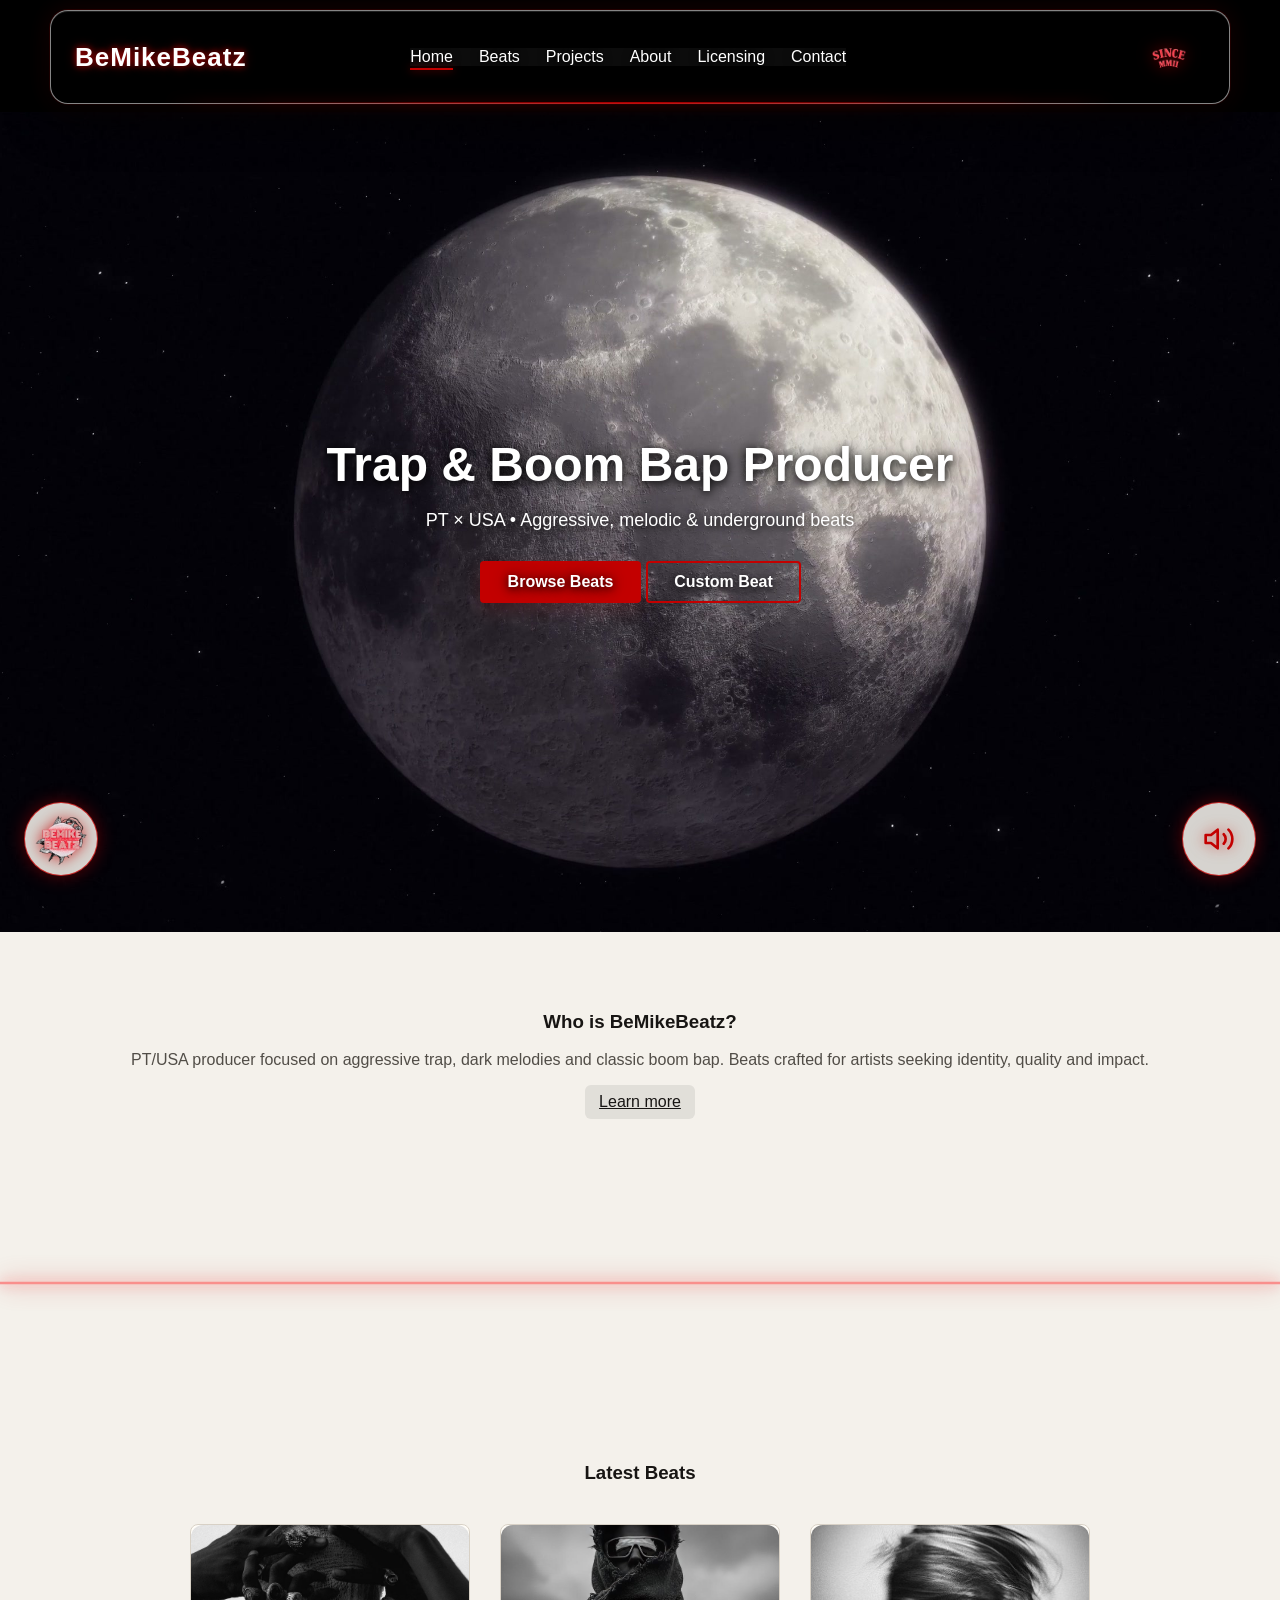
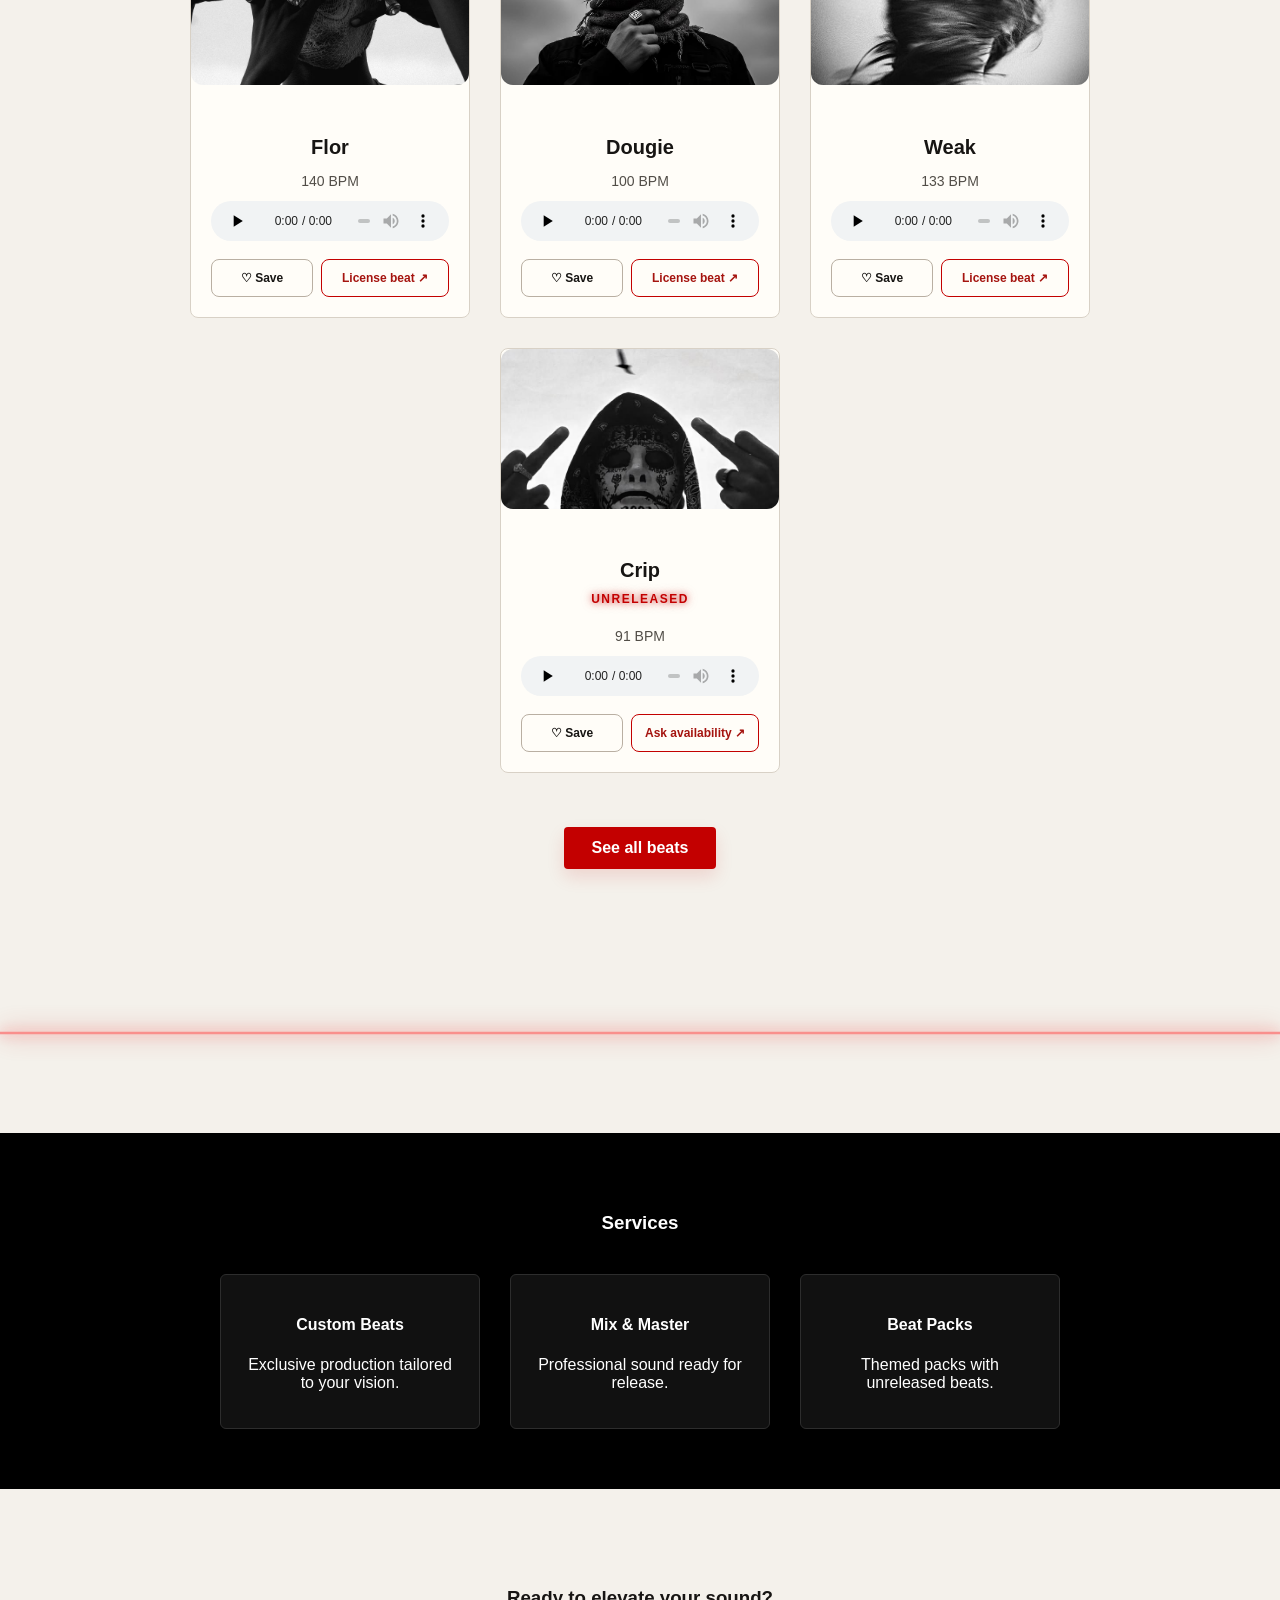
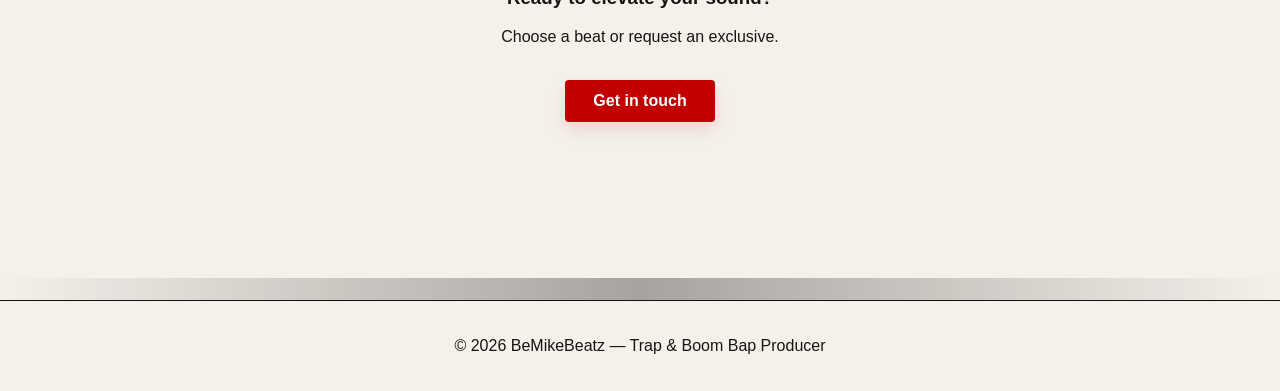
==== commit ee59a12f: "Speed up hero media and add beat discovery flow" ====
--- a/index.html
+++ b/index.html
@@ -30,7 +30,7 @@
     <div class="header-right">
         <button class="header-icon-button" type="button" aria-label="Open menu" aria-expanded="false" aria-controls="site-navigation">
             <span class="menu-bars" aria-hidden="true"><span></span><span></span><span></span></span>
-            <img class="header-icon" src="assets/images/bemike3.png" alt="">
+            <img class="header-icon" src="assets/images/bemike3-small.webp" alt="">
         </button>
     </div>
     
@@ -42,17 +42,18 @@
     <!-- HERO -->
     <section class="hero">
     <video muted loop playsinline preload="none" poster="assets/images/hero-dark.jpg" class="hero-video hero-video-dark" aria-hidden="true">
-        <source data-src="assets/video/background6.mp4" type="video/mp4">
+        <source data-src="assets/video/hero-sun-loop.mp4" type="video/mp4">
     </video>
 
     <video muted loop playsinline preload="none" poster="assets/images/hero-light.jpg" class="hero-video hero-video-light" aria-hidden="true">
-        <source data-src="assets/video/background4.mp4" type="video/mp4">
+        <source data-src="assets/video/hero-moon-loop.mp4" type="video/mp4">
     </video>
 
+    <div class="hero-transform-ring" aria-hidden="true"></div>
     <div class="hero-overlay"></div>
 
     <div class="hero-content">
-        <h2 class="hero-title">Trap & Boom Bap Producer</h2>
+        <h1 class="hero-title">Trap & Boom Bap Producer</h1>
         <p class="hero-subtitle">PT × USA • Aggressive, melodic & underground beats</p>
 
         <div class="hero-buttons">
@@ -87,43 +88,55 @@
     <div class="latest-grid">
 
         <!-- BEAT 1 -->
-        <div class="latest-card">
-            <img src="assets/beats/flor.jpeg" alt="Dark Trap Beat">
+        <div class="latest-card" data-beat-id="flor">
+            <img src="assets/beats/flor.jpeg" alt="Flor beat cover" width="736" height="920" loading="lazy" decoding="async">
             <div class="latest-info">
                 <h4>Flor</h4>
                 <p>140 BPM</p>
                 <audio controls preload="none">
                     <source src="assets/beats/Flor(140bpm)@bemike_beatz.mp3" type="audio/mpeg">
                 </audio>
+                <div class="beat-card-actions">
+                    <button class="beat-favorite" type="button" aria-pressed="false" aria-label="Save Flor to favourites"><span aria-hidden="true">♡</span> Save</button>
+                    <a href="licensing.html?beat=flor">License beat ↗</a>
+                </div>
             </div>
         </div>
 
         <!-- BEAT 2 -->
-        <div class="latest-card">
-            <img src="assets/beats/dougie.jpeg" alt="Emotional Trap Beat">
+        <div class="latest-card" data-beat-id="dougie">
+            <img src="assets/beats/dougie.jpeg" alt="Dougie beat cover" width="735" height="665" loading="lazy" decoding="async">
             <div class="latest-info">
                 <h4>Dougie</h4>
                 <p>100 BPM</p>
                 <audio controls preload="none">
                     <source src="assets/beats/Jotinha.mp3" type="audio/mpeg">
                 </audio>
+                <div class="beat-card-actions">
+                    <button class="beat-favorite" type="button" aria-pressed="false" aria-label="Save Dougie to favourites"><span aria-hidden="true">♡</span> Save</button>
+                    <a href="licensing.html?beat=dougie">License beat ↗</a>
+                </div>
             </div>
         </div>
 
         <!-- BEAT 3 -->
-        <div class="latest-card">
-            <img src="assets/beats/week.jpeg" alt="Boom Bap Classic">
+        <div class="latest-card" data-beat-id="weak">
+            <img src="assets/beats/week.jpeg" alt="Weak beat cover" width="563" height="563" loading="lazy" decoding="async">
             <div class="latest-info">
                 <h4>Weak</h4>
                 <p>133 BPM</p>
                 <audio controls preload="none">
                     <source src="assets/beats/Week.mp3" type="audio/mpeg">
                 </audio>
-            </div>
-        </div>
-
-        <div class="latest-card crip-card">
-            <img src="assets/beats/blueface.jpeg" alt="Crip beat cover" loading="lazy" decoding="async">
+                <div class="beat-card-actions">
+                    <button class="beat-favorite" type="button" aria-pressed="false" aria-label="Save Weak to favourites"><span aria-hidden="true">♡</span> Save</button>
+                    <a href="licensing.html?beat=weak">License beat ↗</a>
+                </div>
+            </div>
+        </div>
+
+        <div class="latest-card crip-card" data-beat-id="crip">
+            <img src="assets/beats/blueface.jpeg" alt="Crip beat cover" width="640" height="640" loading="lazy" decoding="async">
             <div class="latest-info">
                 <h4>Crip</h4>
                 <span class="unreleased-tag">unreleased</span>
@@ -131,6 +144,10 @@
                 <audio id="crip-audio" controls preload="none">
                     <source src="assets/beats/BlueFace-preview.mp3" type="audio/mpeg">
                 </audio>
+                <div class="beat-card-actions">
+                    <button class="beat-favorite" type="button" aria-pressed="false" aria-label="Save Crip to favourites"><span aria-hidden="true">♡</span> Save</button>
+                    <a href="contact.html?beat=crip">Ask availability ↗</a>
+                </div>
             </div>
         </div>
 
@@ -179,7 +196,7 @@
 
     <!-- FOOTER -->
     <button class="floating-brand" type="button" aria-label="Switch to light theme" aria-pressed="false">
-        <img src="assets/images/bemike.png" alt="BeMike logo">
+        <img src="assets/images/bemike-small.webp" alt="BeMike logo">
     </button>
 
     <button class="floating-mute" type="button" aria-label="Mute local beat previews" title="Mute local beat previews" aria-pressed="false">
--- a/assets/css/style.css
+++ b/assets/css/style.css
@@ -4,7 +4,8 @@
 }
 
 body {
-    background: #000;
+    --page-surface: #000;
+    background: var(--page-surface);
     color: #fff;
     font-family: 'Inter', sans-serif;
     margin: 0;
@@ -234,9 +235,8 @@
     width: 100%;
     height: 100%;
     background:
-        linear-gradient(90deg, rgba(0,0,0,0.84) 0%, rgba(0,0,0,0.2) 48%, rgba(0,0,0,0.7) 100%),
-        radial-gradient(circle at 50% 45%, rgba(195,0,0,0.2), transparent 54%),
-        rgba(0,0,0,0.42);
+        radial-gradient(ellipse at 50% 62%, rgba(0,0,0,0.28), transparent 46%),
+        linear-gradient(90deg, rgba(0,0,0,0.28), rgba(0,0,0,0.04) 48%, rgba(0,0,0,0.22));
     z-index: 2;
     transition: background 1400ms ease;
 }
@@ -260,11 +260,12 @@
     position: relative;
     z-index: 3;
     text-align: center;
-}
-
-.hero-content h2 {
+    text-shadow: 0 2px 12px rgba(0,0,0,0.85);
+}
+
+.hero-content .hero-title {
     font-size: 48px;
-    margin-bottom: 10px;
+    margin: 0 0 10px;
     animation: fadeIn 1.5s ease forwards;
 }
 
@@ -1031,7 +1032,8 @@
 
 /* LIGHT THEME */
 body.light-theme {
-    background: #f4f1eb;
+    --page-surface: #f4f1eb;
+    background: var(--page-surface);
     color: #171513;
 }
 
@@ -1083,6 +1085,9 @@
     transition: background-color 420ms ease, color 420ms ease,
                 border-color 420ms ease, box-shadow 420ms ease;
 }
+body.theme-transition > main {
+    transition: background-color 420ms ease;
+}
 body.theme-transition .hero-video { transition: opacity 600ms ease; }
 body.theme-transition .hero-overlay { transition: background 420ms ease; }
 body.theme-transition .floating-brand img {
@@ -1102,7 +1107,7 @@
 
 body.light-theme .about-page,
 body.light-theme .contact-page {
-    background: #ebe6dc;
+    background: var(--page-surface);
 }
 
 body.light-theme .section-divider-ultra {
@@ -2370,7 +2375,7 @@
 @keyframes mobileBackdrop { from { opacity:0; } to { opacity:1; } }
 
 /* PROJECTS PAGE */
-.projects-page { background:#050505; }
+.projects-page { --page-surface:#050505; background:var(--page-surface); }
 .projects-hero {
     position:relative;
     min-height:78vh;
@@ -2440,7 +2445,7 @@
 .video-modal-close { position:fixed; top:24px; right:28px; z-index:2; width:46px; height:46px; border:1px solid rgba(255,255,255,.3); border-radius:50%; background:rgba(0,0,0,.5); color:#fff; font-size:28px; cursor:pointer; }
 .video-modal-close:hover { border-color:#ff1a1a; color:#ff4a4a; transform:rotate(90deg); }
 
-body.light-theme.projects-page { background:#f4f1eb; color:#111; }
+body.light-theme.projects-page { --page-surface:#f4f1eb; background:var(--page-surface); color:#111; }
 body.light-theme .projects-hero-copy > p:not(.projects-eyebrow),
 body.light-theme .projects-intro > p { color:#555; }
 body.light-theme .projects-grid .project-card { background:#fff; border-color:rgba(0,0,0,.12); box-shadow:0 16px 40px rgba(0,0,0,.08); }
@@ -2500,6 +2505,14 @@
 dialog.video-modal::backdrop { background: rgba(0, 0, 0, .88); }
 body.menu-scroll-locked { overflow: hidden; }
 
+/* Start each inner page on the same surface as the strip above it. */
+body > main.about-page,
+body > main.contact-page,
+body > main.beats-page,
+body > main.licensing-page {
+    background: var(--page-surface);
+}
+
 /* Full-width strip behind the floating navigation. */
 body::before {
     content: "";
@@ -2507,15 +2520,60 @@
     inset: 0 0 auto;
     height: 112px;
     z-index: 998;
-    background: #000;
+    background: var(--page-surface);
     pointer-events: none;
 }
-body.light-theme::before { background: #fff; }
 body.home-page.light-theme::before { background: #000; }
 @media (max-width: 900px) { body::before { height: 82px; } }
 
 /* Crisp original video, without scaling or softening effects. */
 .hero-video { filter: none; transform: none; }
+
+/* The next scene opens over the current one, following the planet's outline. */
+.hero.is-morphing .hero-video,
+.hero.is-morph-complete .hero-video { transition: none !important; }
+.hero.is-morphing .hero-video.is-outgoing {
+    z-index: 1;
+    opacity: 1;
+}
+.hero.is-morphing .hero-video.is-incoming {
+    z-index: 2;
+    opacity: 1;
+    clip-path: circle(0% at 50% 50%);
+    transition: clip-path 1250ms cubic-bezier(.22,.7,.2,1) !important;
+}
+.hero.is-morphing .hero-video.is-incoming.is-revealing {
+    clip-path: circle(150% at 50% 50%);
+}
+.hero-transform-ring {
+    position: absolute;
+    top: 50%;
+    left: 50%;
+    z-index: 3;
+    width: min(72vw, 85vh);
+    aspect-ratio: 1;
+    border: 2px solid rgba(255, 132, 45, .8);
+    border-radius: 50%;
+    box-shadow: 0 0 32px 12px rgba(255, 96, 15, .5),
+                inset 0 0 32px 12px rgba(255, 96, 15, .25);
+    opacity: 0;
+    transform: translate(-50%, -50%) scale(.05);
+    pointer-events: none;
+}
+body.light-theme .hero-transform-ring {
+    border-color: rgba(224, 233, 255, .88);
+    box-shadow: 0 0 36px 14px rgba(188, 211, 255, .5),
+                inset 0 0 36px 14px rgba(188, 211, 255, .3);
+}
+.hero.is-morphing .hero-transform-ring {
+    animation: heroTransformRing 1250ms cubic-bezier(.22,.7,.2,1) both;
+}
+@keyframes heroTransformRing {
+    0% { opacity: 0; transform: translate(-50%, -50%) scale(.05); }
+    18% { opacity: .8; }
+    65% { opacity: .5; }
+    100% { opacity: 0; transform: translate(-50%, -50%) scale(3); }
+}
 @media (hover: hover) and (pointer: fine) {
     .project-card:hover, .latest-card.animate:hover,
     .service-card.animate:hover, .featured-card.animate:hover {
@@ -2524,6 +2582,7 @@
     }
 }
 @media (prefers-reduced-motion: reduce) {
+    .hero-transform-ring { display: none; }
     *, *::before, *::after {
         animation-duration: .01ms !important;
         animation-iteration-count: 1 !important;
@@ -2534,3 +2593,173 @@
     .project-card:hover, .latest-card.animate:hover,
     .service-card.animate:hover, .featured-card.animate:hover { transform: none; }
 }
+
+/* Beat discovery: saved beats, comparison and a clear licensing path. */
+.featured-beats,
+.player-section { scroll-margin-top: 130px; }
+.featured-heading,
+.player-intro {
+    display: flex;
+    align-items: end;
+    justify-content: space-between;
+    gap: 24px;
+    text-align: left;
+}
+.featured-heading h2,
+.player-intro h2 {
+    margin: 0;
+    font-size: clamp(32px, 4vw, 48px);
+    line-height: 1.05;
+}
+.featured-heading > p,
+.player-intro > p {
+    max-width: 380px;
+    margin: 0;
+    color: #aaa;
+    line-height: 1.5;
+}
+body.light-theme .featured-heading > p,
+body.light-theme .player-intro > p { color: #514d47; }
+.player-intro { margin: 36px 0 24px; }
+.beat-library-controls {
+    display: flex;
+    align-items: center;
+    gap: 14px;
+    margin: 28px 0 4px;
+}
+.beat-saved-filter,
+.beat-card-actions button,
+.beat-card-actions a {
+    min-height: 38px;
+    border: 1px solid rgba(255,255,255,.28);
+    border-radius: 8px;
+    background: transparent;
+    color: inherit;
+    font: inherit;
+    font-size: 12px;
+    font-weight: 700;
+    line-height: 1.2;
+    text-decoration: none;
+    cursor: pointer;
+}
+.beat-saved-filter { padding: 8px 14px; }
+.beat-saved-filter[aria-pressed="true"],
+.beat-favorite[aria-pressed="true"],
+.beat-compare[aria-pressed="true"] {
+    border-color: #d61d16;
+    color: #ff6862;
+    background: rgba(195,0,0,.12);
+}
+.beat-saved-filter:hover,
+.beat-card-actions button:hover,
+.beat-card-actions a:hover,
+.beat-saved-filter:focus-visible,
+.beat-card-actions button:focus-visible,
+.beat-card-actions a:focus-visible { border-color: #e42c24; outline-color: #e42c24; }
+.saved-count { margin-left: 4px; opacity: .7; }
+.beat-filter-status { color: #aaa; font-size: 13px; }
+.beat-empty-state { padding: 24px; border: 1px dashed #777; border-radius: 12px; text-align: center; }
+.beat-empty-state[hidden],
+.latest-card[hidden],
+.compare-dock[hidden],
+.selected-beat-context[hidden],
+.contact-selection[hidden] { display: none !important; }
+.beat-card-actions { display: flex; flex-wrap: wrap; gap: 8px; margin-top: 14px; }
+.beat-card-actions button { flex: 1 1 84px; padding: 7px 8px; }
+.beat-card-actions a { display: grid; flex: 1 1 100%; place-items: center; padding: 7px 8px; border-color: #c30000; color: #ff6862; }
+.home-page .beat-card-actions a { flex-basis: 110px; }
+body.light-theme .beat-saved-filter,
+body.light-theme .beat-card-actions button { border-color: #b9afa2; }
+body.light-theme .beat-card-actions a { color: #a5140f; }
+body.light-theme .beat-saved-filter[aria-pressed="true"],
+body.light-theme .beat-favorite[aria-pressed="true"],
+body.light-theme .beat-compare[aria-pressed="true"] { border-color: #a5140f; color: #a5140f; }
+body.light-theme .beat-filter-status { color: #514d47; }
+
+.compare-dock {
+    position: fixed;
+    left: 50%;
+    bottom: 16px;
+    z-index: 1002;
+    width: min(700px, calc(100% - 220px));
+    padding: 12px 16px;
+    border: 1px solid #b8231c;
+    border-radius: 16px;
+    background: rgba(13,13,13,.97);
+    color: #fff;
+    box-shadow: 0 16px 50px rgba(0,0,0,.5);
+    transform: translateX(-50%);
+}
+.compare-dock-heading,
+.compare-slots { display: flex; align-items: center; justify-content: space-between; gap: 12px; }
+.compare-dock-heading strong { font-size: 14px; }
+.compare-clear { border: 0; background: transparent; color: #ff7771; font: inherit; font-size: 13px; cursor: pointer; }
+.compare-slots { margin-top: 8px; }
+.compare-play {
+    display: flex;
+    align-items: center;
+    gap: 8px;
+    flex: 1;
+    min-width: 0;
+    min-height: 42px;
+    padding: 8px 10px;
+    border: 1px solid rgba(255,255,255,.32);
+    border-radius: 9px;
+    background: #252525;
+    color: inherit;
+    font: inherit;
+    cursor: pointer;
+}
+.compare-play:disabled { opacity: .7; cursor: default; }
+.compare-play.is-playing { border-color: #ff625c; background: #4a1917; }
+.compare-slot-label { color: #ff7771; font-weight: 800; }
+.compare-slot-title { overflow: hidden; text-overflow: ellipsis; white-space: nowrap; }
+.compare-play-icon { margin-left: auto; }
+.compare-help { margin: 8px 0 0; color: #c9c9c9; font-size: 12px; }
+body.light-theme .compare-dock { background: rgba(255,253,248,.98); color: #171513; }
+body.light-theme .compare-play { background: #f4f1eb; border-color: #c3b8aa; }
+body.light-theme .compare-play.is-playing { background: #f7d9d5; border-color: #a5140f; }
+body.light-theme .compare-help { color: #514d47; }
+body.light-theme .compare-clear,
+body.light-theme .compare-slot-label { color: #a5140f; }
+
+.selected-beat-context,
+.contact-selection {
+    display: flex;
+    align-items: center;
+    flex-wrap: wrap;
+    gap: 10px;
+    padding: 14px 18px;
+    border: 1px solid rgba(195,0,0,.55);
+    border-radius: 12px;
+    background: rgba(195,0,0,.08);
+}
+.selected-beat-context { max-width: 1180px; margin: 0 auto 26px; }
+.contact-selection { margin: 0 0 22px; }
+.selected-beat-context span,
+.contact-selection span { color: #ff6862; font-size: 12px; font-weight: 800; letter-spacing: .08em; text-transform: uppercase; }
+.selected-beat-context strong,
+.contact-selection strong { font-size: 16px; }
+.selected-beat-context a,
+.contact-selection a { margin-left: auto; color: inherit; font-size: 13px; text-underline-offset: 4px; }
+body.light-theme .selected-beat-context span,
+body.light-theme .contact-selection span { color: #a5140f; }
+.contact-gmail { font-size: 17px; }
+body:not(.light-theme) .contact-gmail { color: #fff; }
+body.light-theme .contact-gmail { color: #a5140f; }
+
+@media (max-width: 900px) {
+    .compare-dock { bottom: 108px; width: min(700px, calc(100% - 24px)); }
+}
+@media (max-width: 600px) {
+    .featured-heading,
+    .player-intro { display: block; }
+    .featured-heading > p,
+    .player-intro > p { margin-top: 12px; }
+    .beat-library-controls { flex-wrap: wrap; }
+    .compare-dock { bottom: 84px; padding: 10px 12px; }
+    .compare-slots { gap: 7px; }
+    .compare-play { font-size: 12px; padding: 6px; }
+    .selected-beat-context a,
+    .contact-selection a { margin-left: 0; }
+}
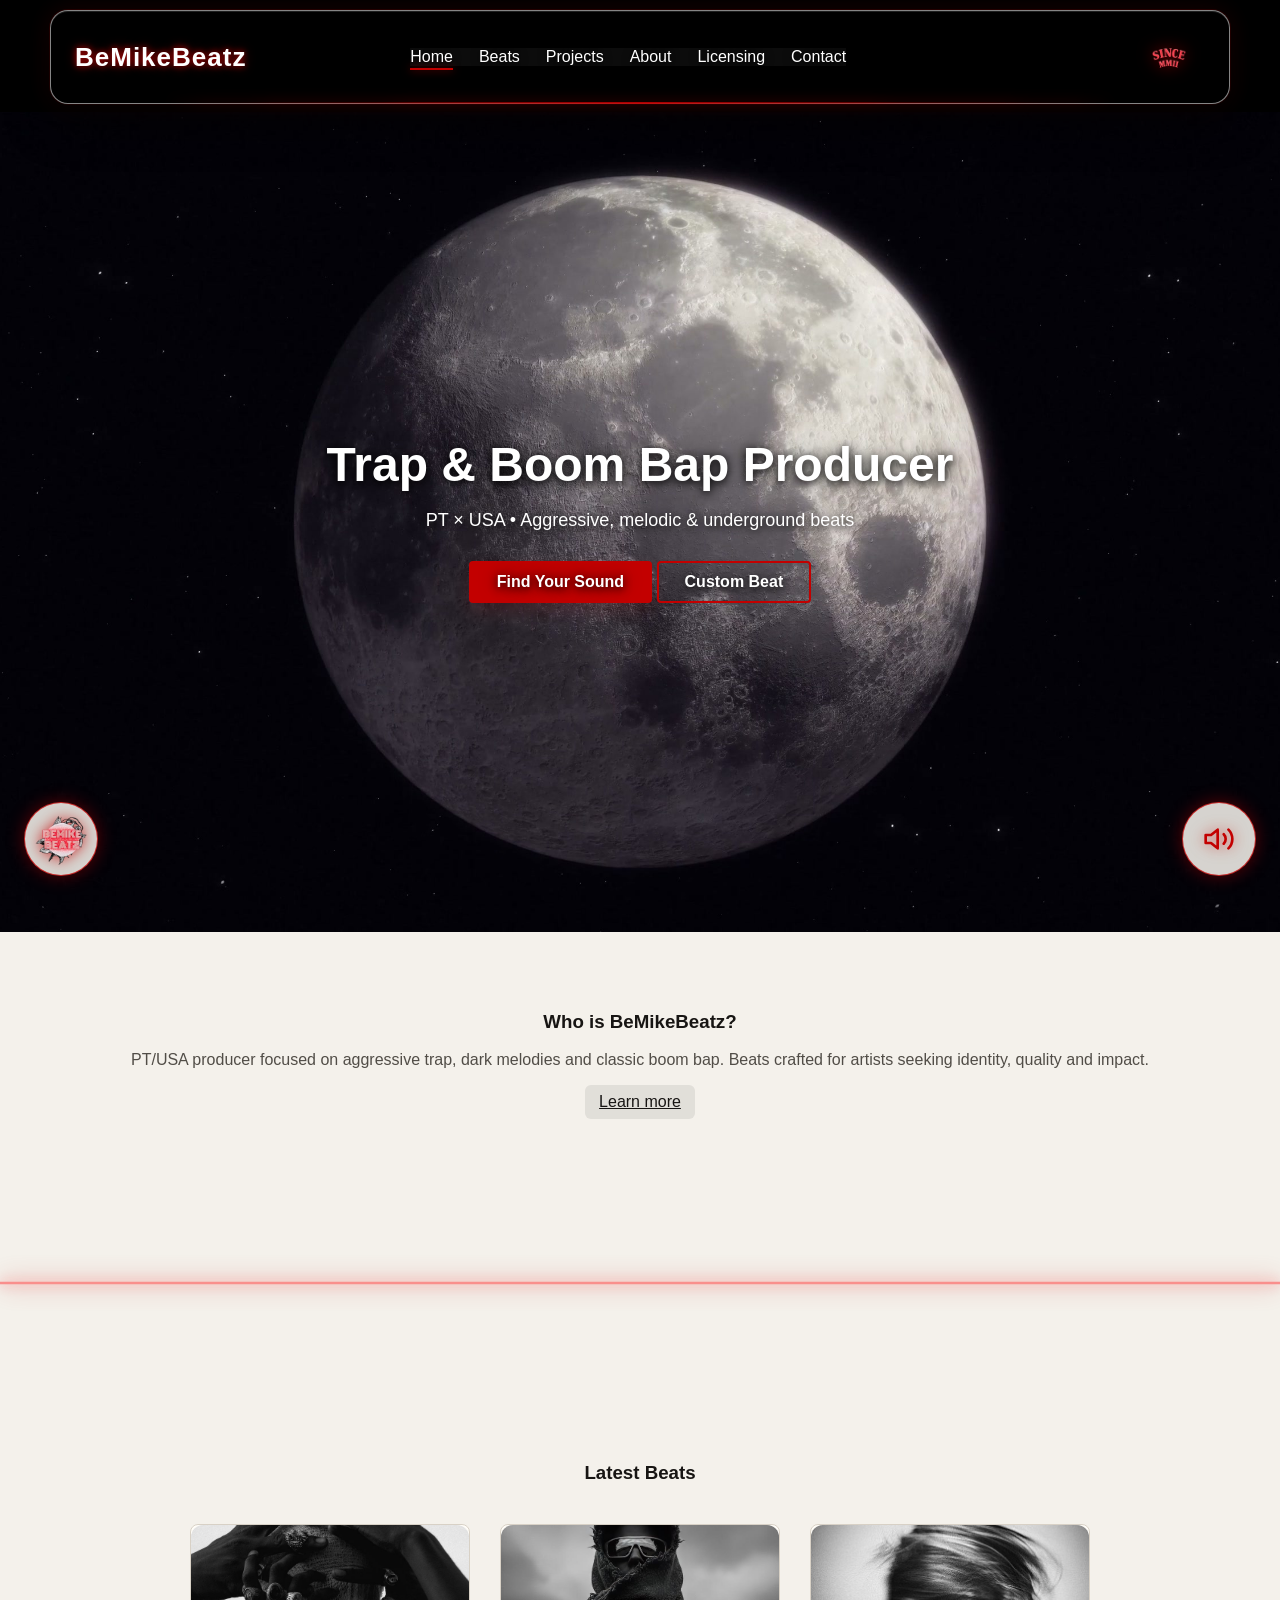
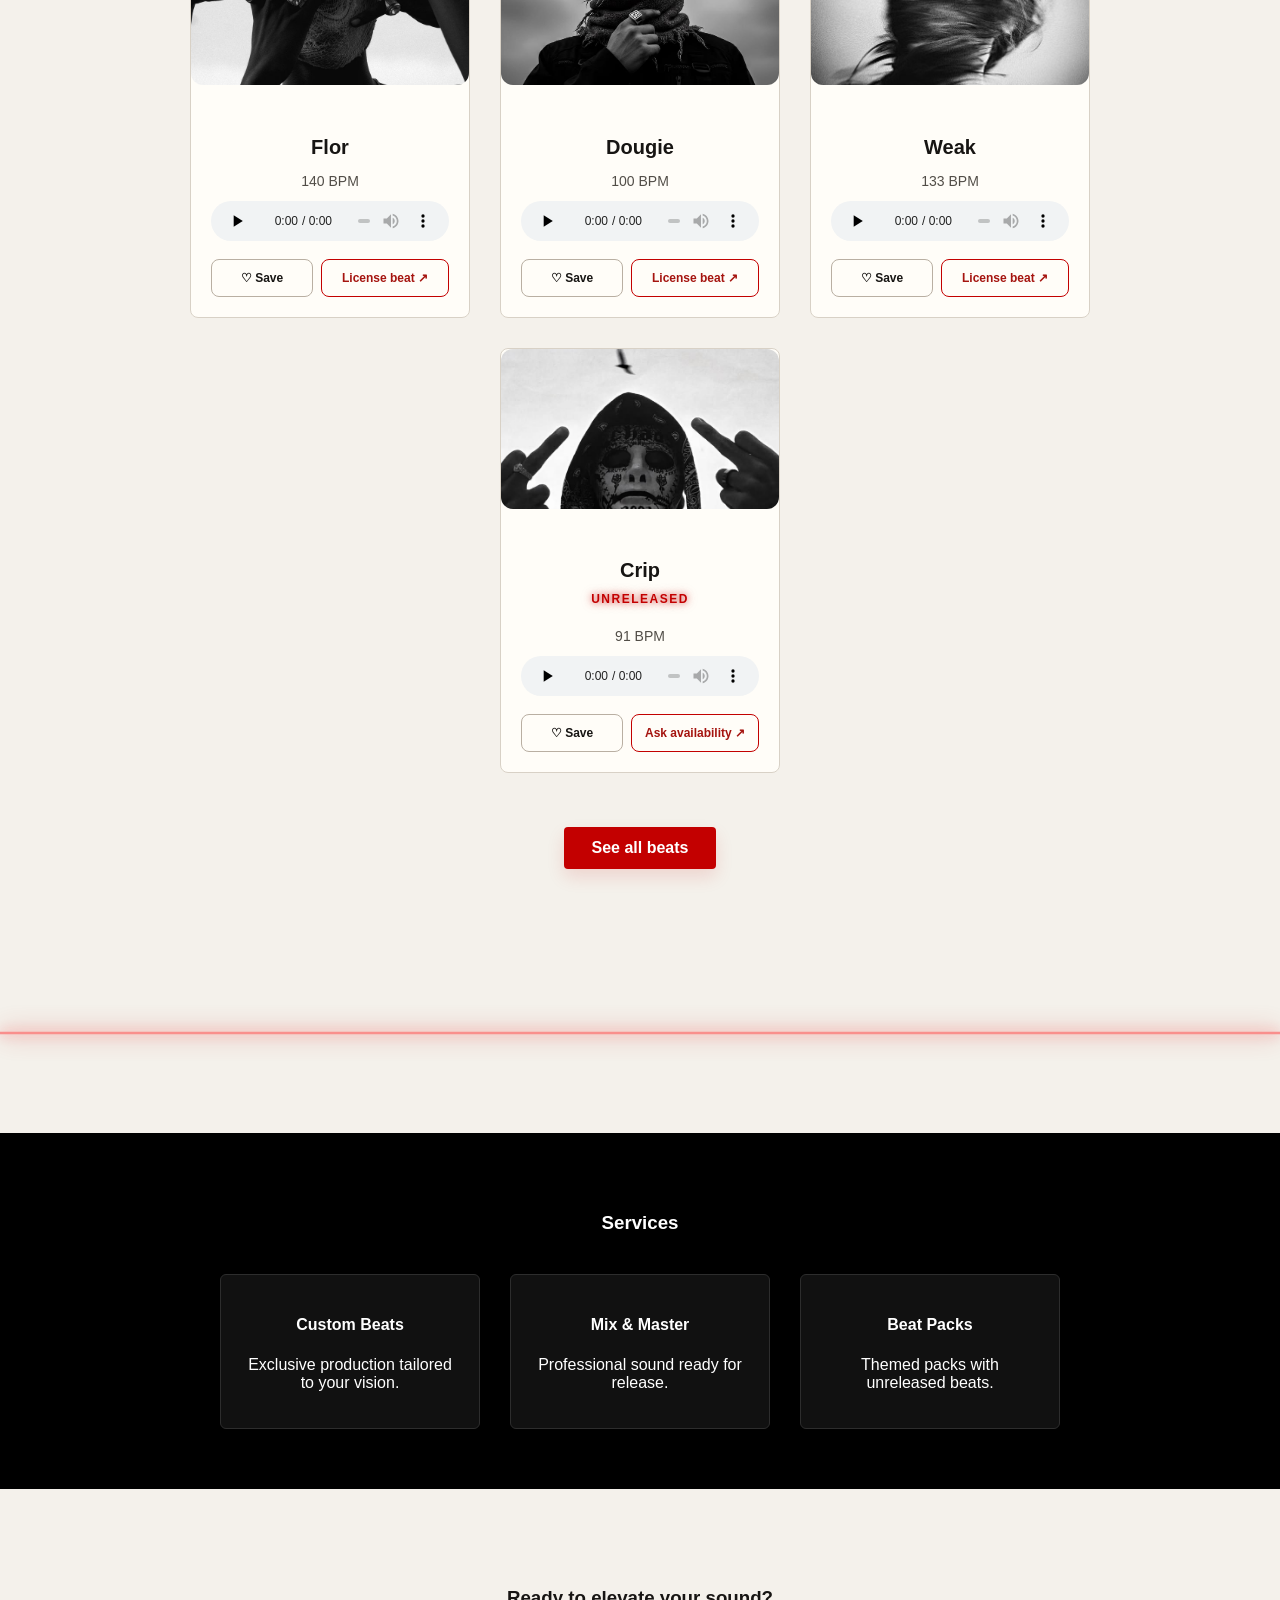
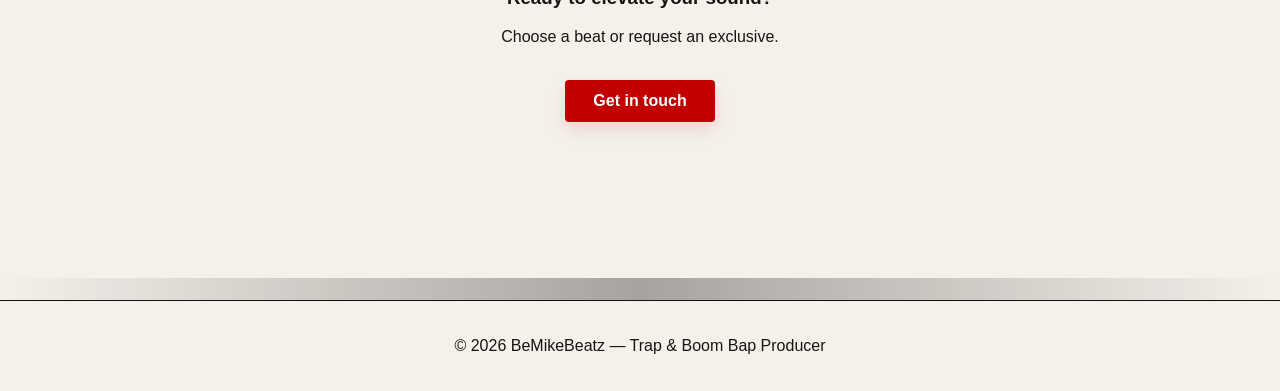
==== commit 49107160: "Add interactive beat battle and improve comparison" ====
--- a/index.html
+++ b/index.html
@@ -57,7 +57,7 @@
         <p class="hero-subtitle">PT × USA • Aggressive, melodic & underground beats</p>
 
         <div class="hero-buttons">
-            <a class="btn" href="beats.html">Browse Beats</a>
+            <a class="btn" href="beats.html#beat-battle">Find Your Sound</a>
             <a class="btn-outline" href="contact.html">Custom Beat</a>
         </div>
     </div>
--- a/assets/css/style.css
+++ b/assets/css/style.css
@@ -2763,3 +2763,158 @@
     .selected-beat-context a,
     .contact-selection a { margin-left: 0; }
 }
+
+/* Beat Battle: a lightweight guided route through the four local previews. */
+.beat-battle {
+    --battle-panel: #111;
+    --battle-card: #1a1a1a;
+    --battle-border: #37312e;
+    --battle-muted: #bab5b1;
+    max-width: 1180px;
+    margin: 0 auto 30px;
+    padding: 32px;
+    border: 1px solid var(--battle-border);
+    border-radius: 20px;
+    background: radial-gradient(circle at 85% 0, rgba(195, 0, 0, .16), transparent 38%), var(--battle-panel);
+    color: #fff;
+    scroll-margin-top: 130px;
+}
+body.light-theme .beat-battle {
+    --battle-panel: #fffdf8;
+    --battle-card: #f4f0e9;
+    --battle-border: #d7cfc4;
+    --battle-muted: #5b534d;
+    background: radial-gradient(circle at 85% 0, rgba(195, 0, 0, .08), transparent 38%), var(--battle-panel);
+    color: #171513;
+}
+body.theme-transition .beat-battle,
+body.theme-transition .battle-option { transition: color 420ms ease, border-color 420ms ease, background-color 420ms ease; }
+.battle-intro {
+    display: flex;
+    align-items: end;
+    justify-content: space-between;
+    gap: 28px;
+}
+.battle-intro h2 {
+    max-width: 610px;
+    margin: 0;
+    font-size: clamp(32px, 4vw, 54px);
+    line-height: 1.03;
+}
+.battle-intro p:not(.catalog-eyebrow) {
+    max-width: 590px;
+    margin: 15px 0 0;
+    color: var(--battle-muted);
+    line-height: 1.55;
+}
+.battle-intro-action { display: grid; justify-items: center; gap: 10px; flex: 0 0 auto; }
+.battle-intro-action span { color: var(--battle-muted); font-size: 12px; }
+.battle-start { border: 1px solid #d33129; font: inherit; cursor: pointer; }
+.battle-stage,
+.battle-result { margin-top: 28px; padding-top: 24px; border-top: 1px solid var(--battle-border); }
+.battle-stage[hidden],
+.battle-result[hidden],
+.battle-start[hidden],
+.battle-result-compare[hidden] { display: none !important; }
+.battle-stage-heading { display: flex; justify-content: space-between; align-items: end; gap: 20px; margin-bottom: 18px; }
+.battle-round-label,
+.battle-result-kicker {
+    color: #ff7771;
+    font-size: 13px;
+    font-weight: 800;
+    letter-spacing: .11em;
+    text-transform: uppercase;
+}
+body.light-theme .battle-round-label,
+body.light-theme .battle-result-kicker { color: #a5140f; }
+.battle-stage-heading h3 { margin: 6px 0 0; font-size: clamp(24px, 3vw, 34px); }
+.battle-progress { display: flex; gap: 6px; padding-bottom: 5px; }
+.battle-progress i { display: block; width: 30px; height: 5px; border-radius: 99px; background: var(--battle-border); }
+.battle-progress i.is-current,
+.battle-progress i.is-complete { background: #c30000; }
+.battle-progress i.is-current { box-shadow: 0 0 13px rgba(195, 0, 0, .65); }
+.battle-pair { position: relative; display: grid; grid-template-columns: repeat(2, minmax(0, 1fr)); gap: 22px; }
+.battle-option { overflow: hidden; min-width: 0; border: 1px solid var(--battle-border); border-radius: 15px; background: var(--battle-card); }
+.battle-option:focus-within { border-color: #c30000; }
+.battle-option > img { display: block; width: 100%; height: clamp(180px, 22vw, 265px); object-fit: cover; }
+.battle-option[data-beat-id="crip"] > img { object-position: 50% 60%; }
+.battle-option-copy { padding: 18px 20px 19px; }
+.battle-option-letter { display: inline-grid; place-items: center; width: 29px; height: 29px; border: 1px solid #bb2720; border-radius: 50%; color: #ff7771; font-size: 13px; font-weight: 800; }
+body.light-theme .battle-option-letter { color: #a5140f; }
+.battle-option-name { display: inline; margin: 0 0 0 10px; font-size: 24px; }
+.battle-option-meta { margin: 9px 0 17px; color: var(--battle-muted); font-size: 13px; }
+.battle-option-actions { display: grid; grid-template-columns: 1fr 1fr; gap: 9px; }
+.battle-option-actions button,
+.battle-result-actions button,
+.battle-result-actions a {
+    min-height: 43px;
+    padding: 9px 12px;
+    border: 1px solid #b9221a;
+    border-radius: 8px;
+    background: transparent;
+    color: inherit;
+    font: inherit;
+    font-size: 13px;
+    font-weight: 750;
+    text-decoration: none;
+    text-align: center;
+    cursor: pointer;
+}
+.battle-option-actions .battle-pick,
+.battle-result-actions .battle-result-license { display: grid; place-items: center; background: #c30000; color: #fff; }
+.battle-option-actions button:hover,
+.battle-result-actions button:hover,
+.battle-result-actions a:hover { border-color: #ef453c; box-shadow: 0 0 0 2px rgba(195, 0, 0, .16); }
+.battle-option-actions button:focus-visible,
+.battle-result-actions button:focus-visible,
+.battle-result-actions a:focus-visible,
+.battle-result-secondary button:focus-visible,
+.battle-start:focus-visible { outline: 3px solid #f15d53; outline-offset: 3px; }
+.battle-versus { position: absolute; left: 50%; top: 38%; z-index: 1; display: grid; place-items: center; width: 42px; height: 42px; border: 1px solid #b9221a; border-radius: 50%; background: #111; color: #fff; font-size: 12px; font-weight: 900; transform: translate(-50%, -50%); }
+.battle-preview-progress { display: block; width: 100%; height: 4px; margin: 14px 0 0; border: 0; appearance: none; background: var(--battle-border); }
+.battle-preview-progress::-webkit-progress-bar { background: var(--battle-border); }
+.battle-preview-progress::-webkit-progress-value { background: #e6332b; }
+.battle-preview-progress::-moz-progress-bar { background: #e6332b; }
+.battle-stage-footer { display: flex; align-items: center; justify-content: space-between; flex-wrap: wrap; gap: 10px; margin-top: 15px; }
+.battle-help { min-height: 1.5em; margin: 0; color: var(--battle-muted); font-size: 13px; }
+.battle-stage-restart { padding: 0; border: 0; background: transparent; color: #ff7771; font: inherit; font-size: 13px; text-decoration: underline; text-underline-offset: 4px; cursor: pointer; }
+body.light-theme .battle-stage-restart { color: #a5140f; }
+.battle-result-layout { display: grid; grid-template-columns: minmax(180px, 285px) 1fr; align-items: center; gap: 30px; }
+.battle-result-art { display: block; width: 100%; aspect-ratio: 1; object-fit: cover; border: 1px solid #a6241d; border-radius: 14px; }
+.battle-result-name { margin: 6px 0 4px; font-size: clamp(40px, 6vw, 72px); line-height: 1; }
+.battle-result-meta { margin: 0; color: #ff7771; font-weight: 700; }
+body.light-theme .battle-result-meta { color: #a5140f; }
+.battle-result-copy { max-width: 510px; color: var(--battle-muted); line-height: 1.55; }
+.battle-result-actions { display: flex; flex-wrap: wrap; gap: 9px; margin-top: 20px; }
+.battle-result-actions button,
+.battle-result-actions a { display: grid; place-items: center; }
+.battle-result-actions .battle-result-save[aria-pressed="true"] { background: rgba(195, 0, 0, .15); color: #ff7771; }
+body.light-theme .battle-result-actions .battle-result-save[aria-pressed="true"] { color: #a5140f; }
+.battle-result-secondary { display: flex; flex-wrap: wrap; gap: 17px; margin-top: 18px; }
+.battle-result-secondary button { padding: 0; border: 0; background: transparent; color: #ff7771; font: inherit; font-size: 13px; text-decoration: underline; text-underline-offset: 4px; cursor: pointer; }
+body.light-theme .battle-result-secondary button { color: #a5140f; }
+.battle-stage-restart:focus-visible { outline: 3px solid #f15d53; outline-offset: 3px; }
+.battle-share-status { min-height: 1.3em; margin: 12px 0 0; color: var(--battle-muted); font-size: 12px; overflow-wrap: anywhere; }
+
+@media (max-width: 900px) {
+    .beat-battle { margin-right: 24px; margin-left: 24px; }
+}
+@media (max-width: 680px) {
+    .beat-battle { padding: 22px; }
+    .battle-intro { display: block; }
+    .battle-intro-action { justify-items: start; margin-top: 22px; }
+    .battle-pair { grid-template-columns: 1fr; gap: 15px; }
+    .battle-option { display: grid; grid-template-columns: 38% 1fr; }
+    .battle-option > img { height: 100%; min-height: 190px; }
+    .battle-option-actions { grid-template-columns: 1fr; }
+    .battle-versus { top: 50%; }
+    .battle-result-layout { grid-template-columns: 1fr; }
+    .battle-result-art { max-width: 220px; }
+}
+@media (max-width: 430px) {
+    .beat-battle { margin-right: 14px; margin-left: 14px; padding: 18px; }
+    .battle-option { grid-template-columns: 34% 1fr; }
+    .battle-option-copy { padding: 13px; }
+    .battle-option-name { font-size: 20px; }
+    .battle-option > img { min-height: 225px; }
+}
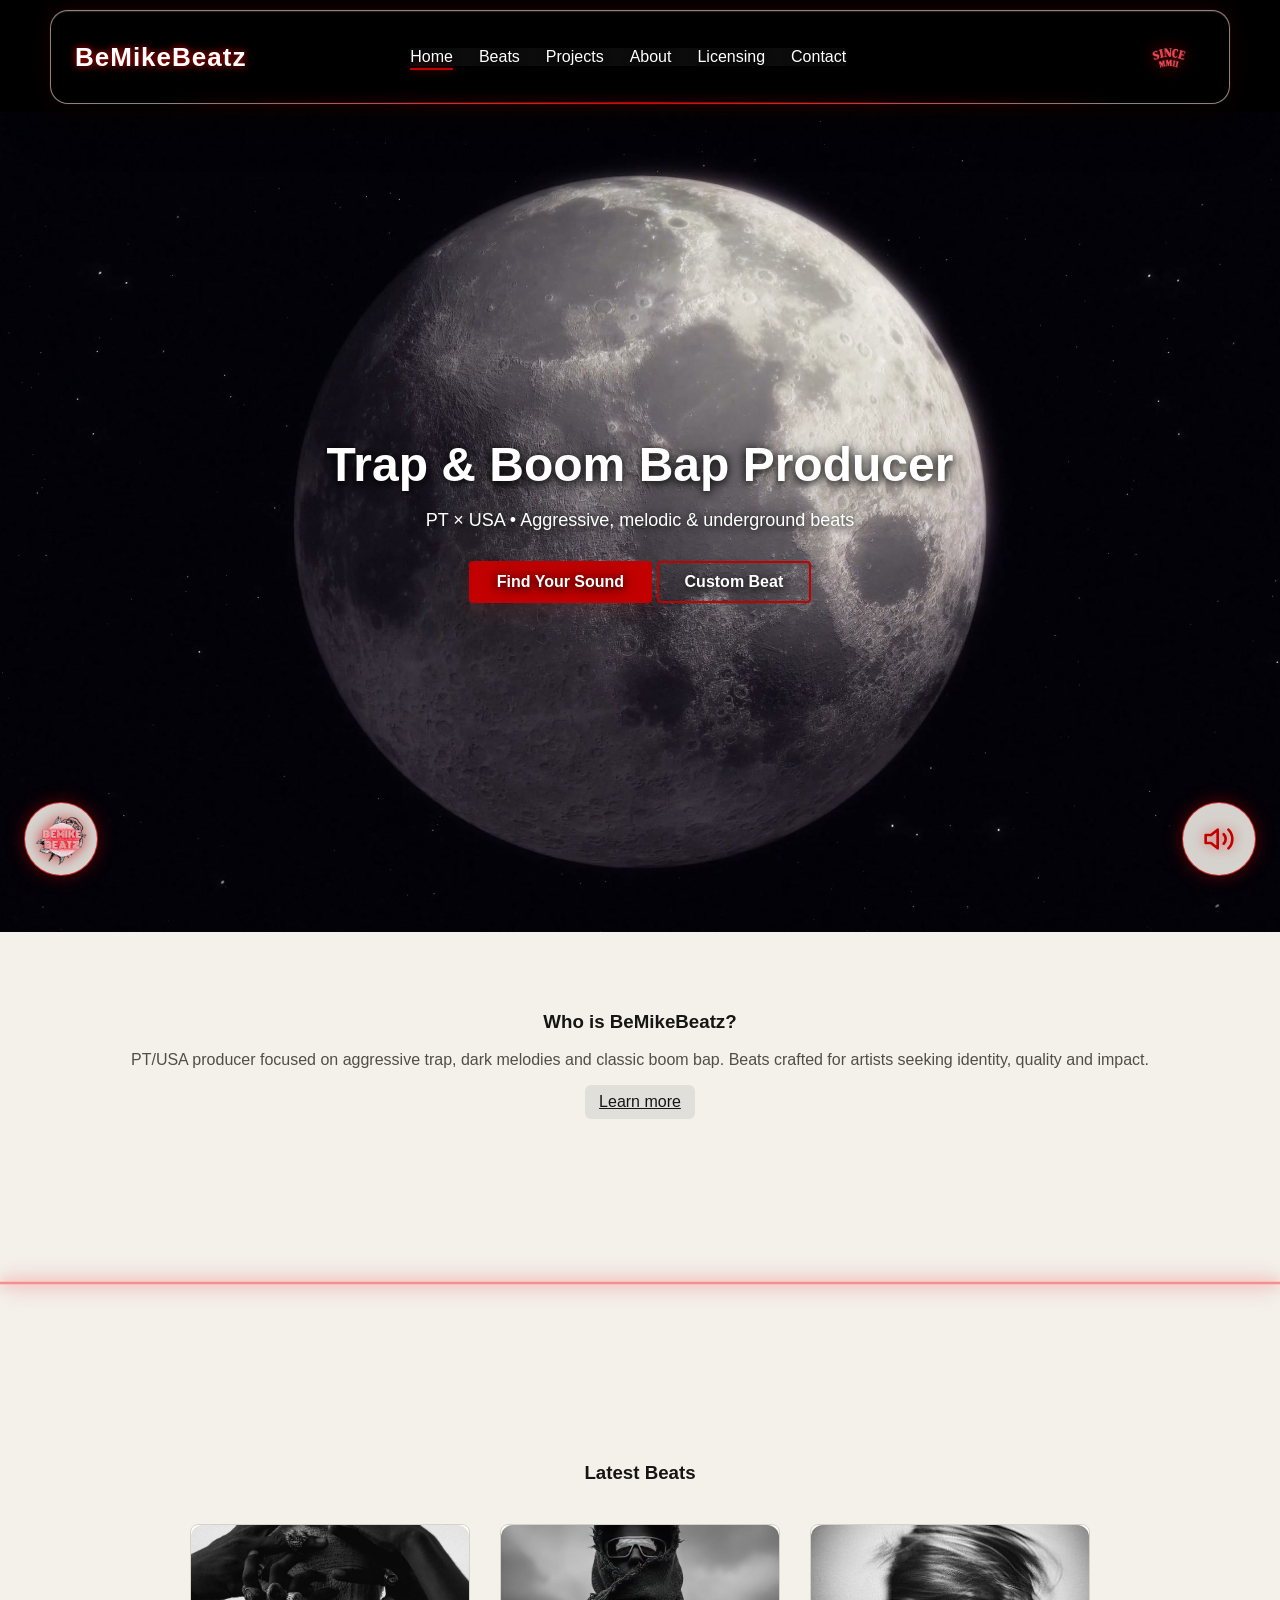
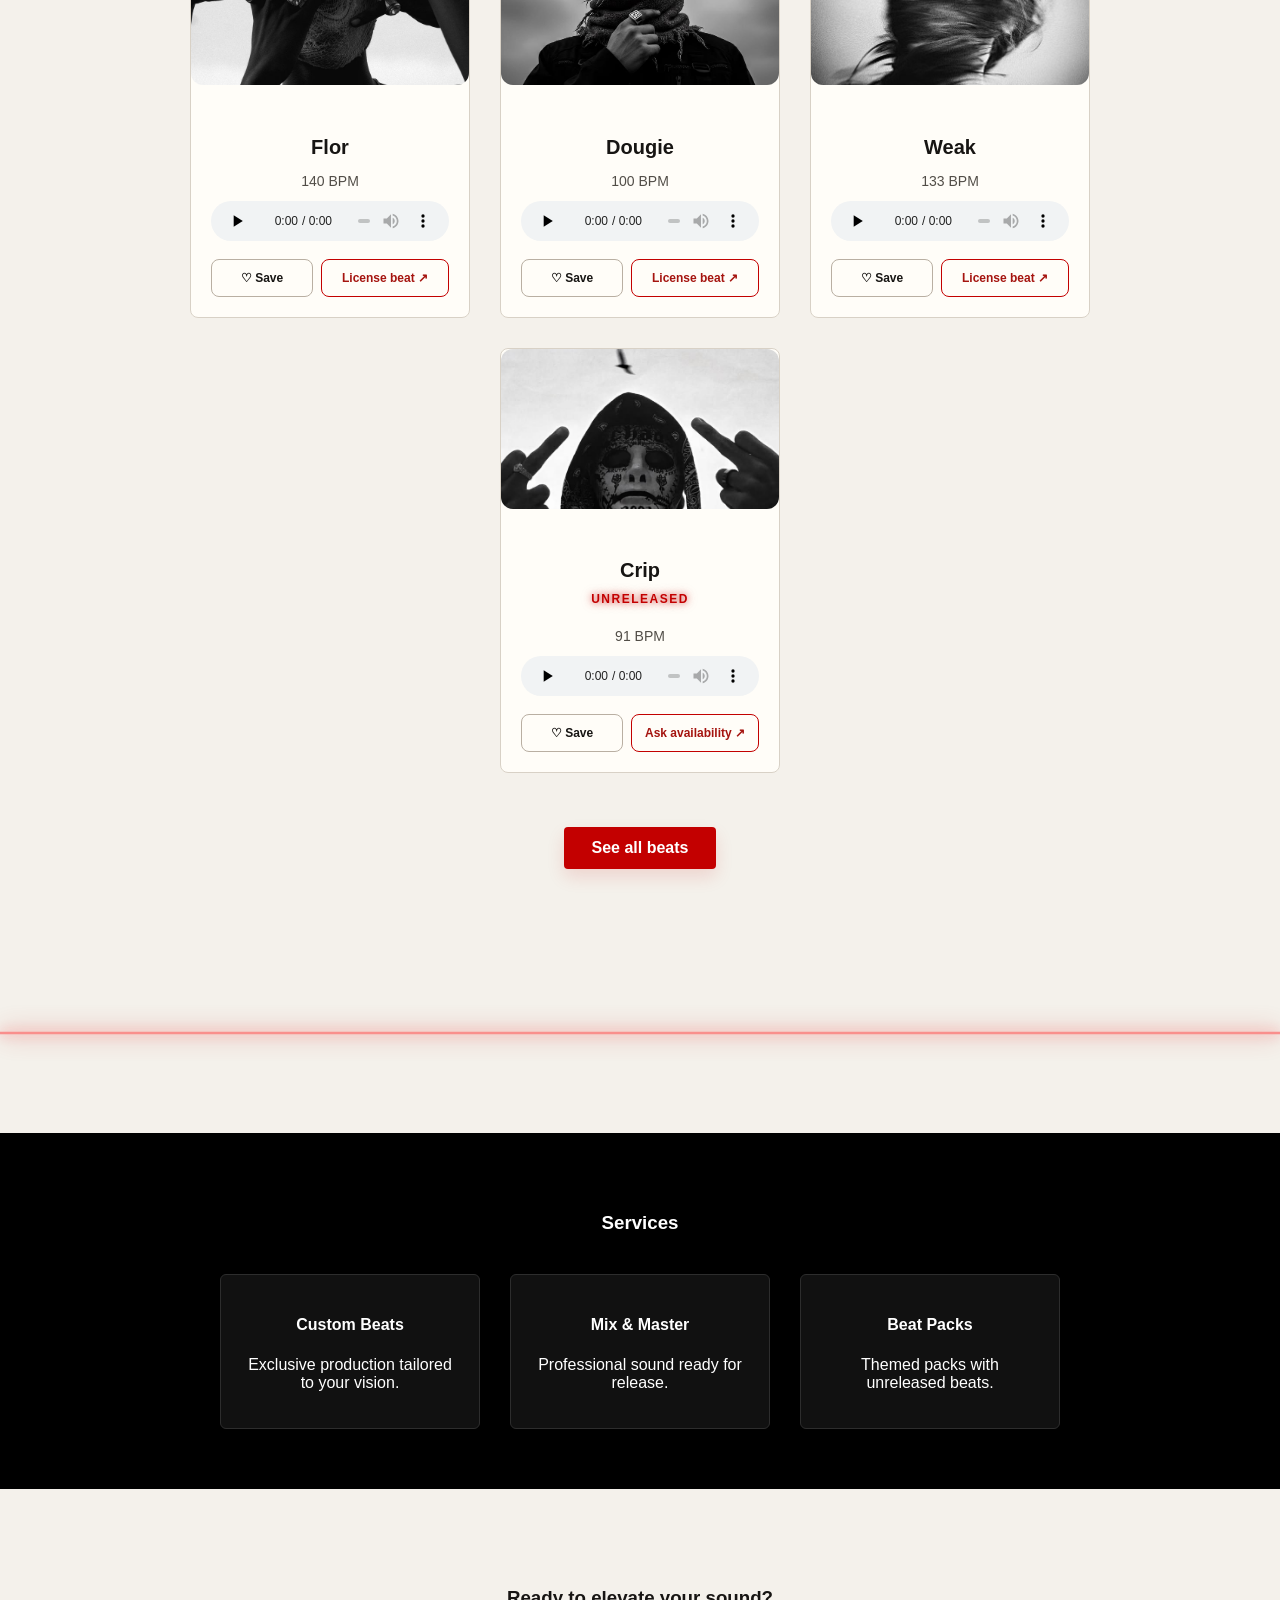
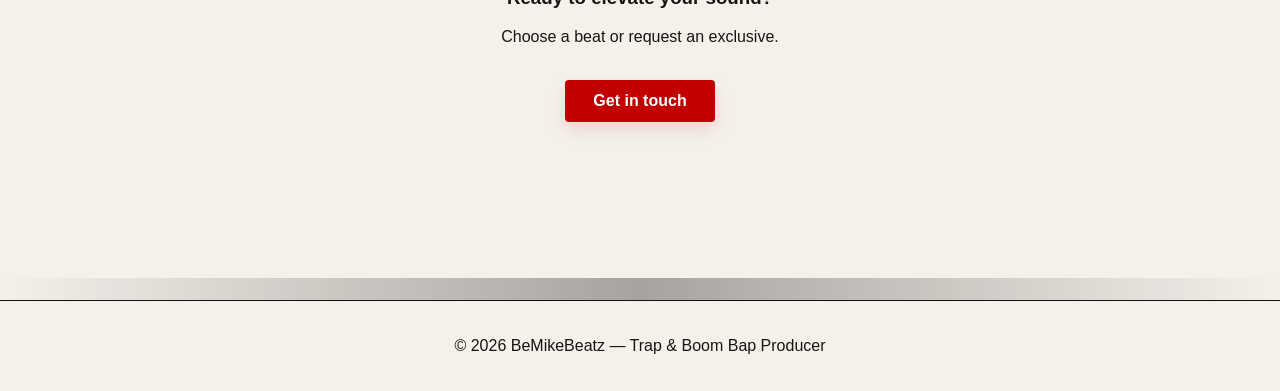
==== commit 6aa15e6f: "Transform sun and moon with a directional eclipse" ====
--- a/index.html
+++ b/index.html
@@ -49,7 +49,7 @@
         <source data-src="assets/video/hero-moon-loop.mp4" type="video/mp4">
     </video>
 
-    <div class="hero-transform-ring" aria-hidden="true"></div>
+    <div class="hero-eclipse" aria-hidden="true"><div class="hero-eclipse-shadow"></div></div>
     <div class="hero-overlay"></div>
 
     <div class="hero-content">
--- a/assets/css/style.css
+++ b/assets/css/style.css
@@ -238,7 +238,7 @@
         radial-gradient(ellipse at 50% 62%, rgba(0,0,0,0.28), transparent 46%),
         linear-gradient(90deg, rgba(0,0,0,0.28), rgba(0,0,0,0.04) 48%, rgba(0,0,0,0.22));
     z-index: 2;
-    transition: background 1400ms ease;
+    transition: opacity 550ms ease;
 }
 
 .hero::after {
@@ -254,11 +254,13 @@
     mix-blend-mode: screen;
     pointer-events: none;
     z-index: 2;
+    opacity: 1;
+    transition: opacity 550ms ease;
 }
 
 .hero-content {
     position: relative;
-    z-index: 3;
+    z-index: 4;
     text-align: center;
     text-shadow: 0 2px 12px rgba(0,0,0,0.85);
 }
@@ -1057,7 +1059,7 @@
 }
 
 body.light-theme .hero-overlay {
-    background: transparent;
+    opacity: 0;
 }
 
 body.light-theme .hero-content {
@@ -1089,14 +1091,15 @@
     transition: background-color 420ms ease;
 }
 body.theme-transition .hero-video { transition: opacity 600ms ease; }
-body.theme-transition .hero-overlay { transition: background 420ms ease; }
+body.theme-transition .hero-overlay,
+body.theme-transition .hero::after { transition: opacity 550ms ease; }
 body.theme-transition .floating-brand img {
     transform: rotate(12deg) scale(1.04);
     transition: transform 300ms ease;
 }
 
 body.light-theme .hero::after {
-    display: none;
+    opacity: 0;
 }
 
 body.light-theme .about-preview,
@@ -2529,7 +2532,7 @@
 /* Crisp original video, without scaling or softening effects. */
 .hero-video { filter: none; transform: none; }
 
-/* The next scene opens over the current one, following the planet's outline. */
+/* An eclipse hides the surface change while the planet stays fixed in place. */
 .hero.is-morphing .hero-video,
 .hero.is-morph-complete .hero-video { transition: none !important; }
 .hero.is-morphing .hero-video.is-outgoing {
@@ -2538,41 +2541,50 @@
 }
 .hero.is-morphing .hero-video.is-incoming {
     z-index: 2;
-    opacity: 1;
-    clip-path: circle(0% at 50% 50%);
-    transition: clip-path 1250ms cubic-bezier(.22,.7,.2,1) !important;
-}
-.hero.is-morphing .hero-video.is-incoming.is-revealing {
-    clip-path: circle(150% at 50% 50%);
-}
-.hero-transform-ring {
+    opacity: 0;
+}
+.hero.is-revealing .hero-video.is-incoming {
+    animation: heroEclipseSwap var(--hero-morph-duration, 1400ms) linear both;
+}
+@keyframes heroEclipseSwap {
+    0%, 42% { opacity: 0; }
+    58%, 100% { opacity: 1; }
+}
+.hero-eclipse {
     position: absolute;
     top: 50%;
     left: 50%;
     z-index: 3;
-    width: min(72vw, 85vh);
+    width: var(--hero-planet-diameter, min(84vw, 90vh));
     aspect-ratio: 1;
-    border: 2px solid rgba(255, 132, 45, .8);
     border-radius: 50%;
-    box-shadow: 0 0 32px 12px rgba(255, 96, 15, .5),
-                inset 0 0 32px 12px rgba(255, 96, 15, .25);
-    opacity: 0;
-    transform: translate(-50%, -50%) scale(.05);
+    overflow: hidden;
+    visibility: hidden;
+    transform: translate(-50%, -50%);
     pointer-events: none;
 }
-body.light-theme .hero-transform-ring {
-    border-color: rgba(224, 233, 255, .88);
-    box-shadow: 0 0 36px 14px rgba(188, 211, 255, .5),
-                inset 0 0 36px 14px rgba(188, 211, 255, .3);
-}
-.hero.is-morphing .hero-transform-ring {
-    animation: heroTransformRing 1250ms cubic-bezier(.22,.7,.2,1) both;
-}
-@keyframes heroTransformRing {
-    0% { opacity: 0; transform: translate(-50%, -50%) scale(.05); }
-    18% { opacity: .8; }
-    65% { opacity: .5; }
-    100% { opacity: 0; transform: translate(-50%, -50%) scale(3); }
+.hero-eclipse-shadow {
+    position: absolute;
+    inset: -8%;
+    border-radius: 50%;
+    background: radial-gradient(closest-side, #020205 0 95%, rgba(2, 2, 5, .88) 98%, transparent 100%);
+    transform: translateX(-115%);
+}
+.hero[data-morph-to="sun"] .hero-eclipse-shadow { transform: translateX(115%); }
+.hero.is-revealing .hero-eclipse { visibility: visible; }
+.hero.is-revealing .hero-eclipse-shadow {
+    animation: heroEclipsePass var(--hero-morph-duration, 1400ms) cubic-bezier(.4, 0, .2, 1) both;
+}
+.hero.is-revealing[data-morph-to="sun"] .hero-eclipse-shadow { animation-name: heroEclipseReturn; }
+@keyframes heroEclipsePass {
+    0% { transform: translateX(-115%); }
+    42%, 58% { transform: translateX(0); }
+    100% { transform: translateX(115%); }
+}
+@keyframes heroEclipseReturn {
+    0% { transform: translateX(115%); }
+    42%, 58% { transform: translateX(0); }
+    100% { transform: translateX(-115%); }
 }
 @media (hover: hover) and (pointer: fine) {
     .project-card:hover, .latest-card.animate:hover,
@@ -2582,7 +2594,7 @@
     }
 }
 @media (prefers-reduced-motion: reduce) {
-    .hero-transform-ring { display: none; }
+    .hero-eclipse { display: none; }
     *, *::before, *::after {
         animation-duration: .01ms !important;
         animation-iteration-count: 1 !important;
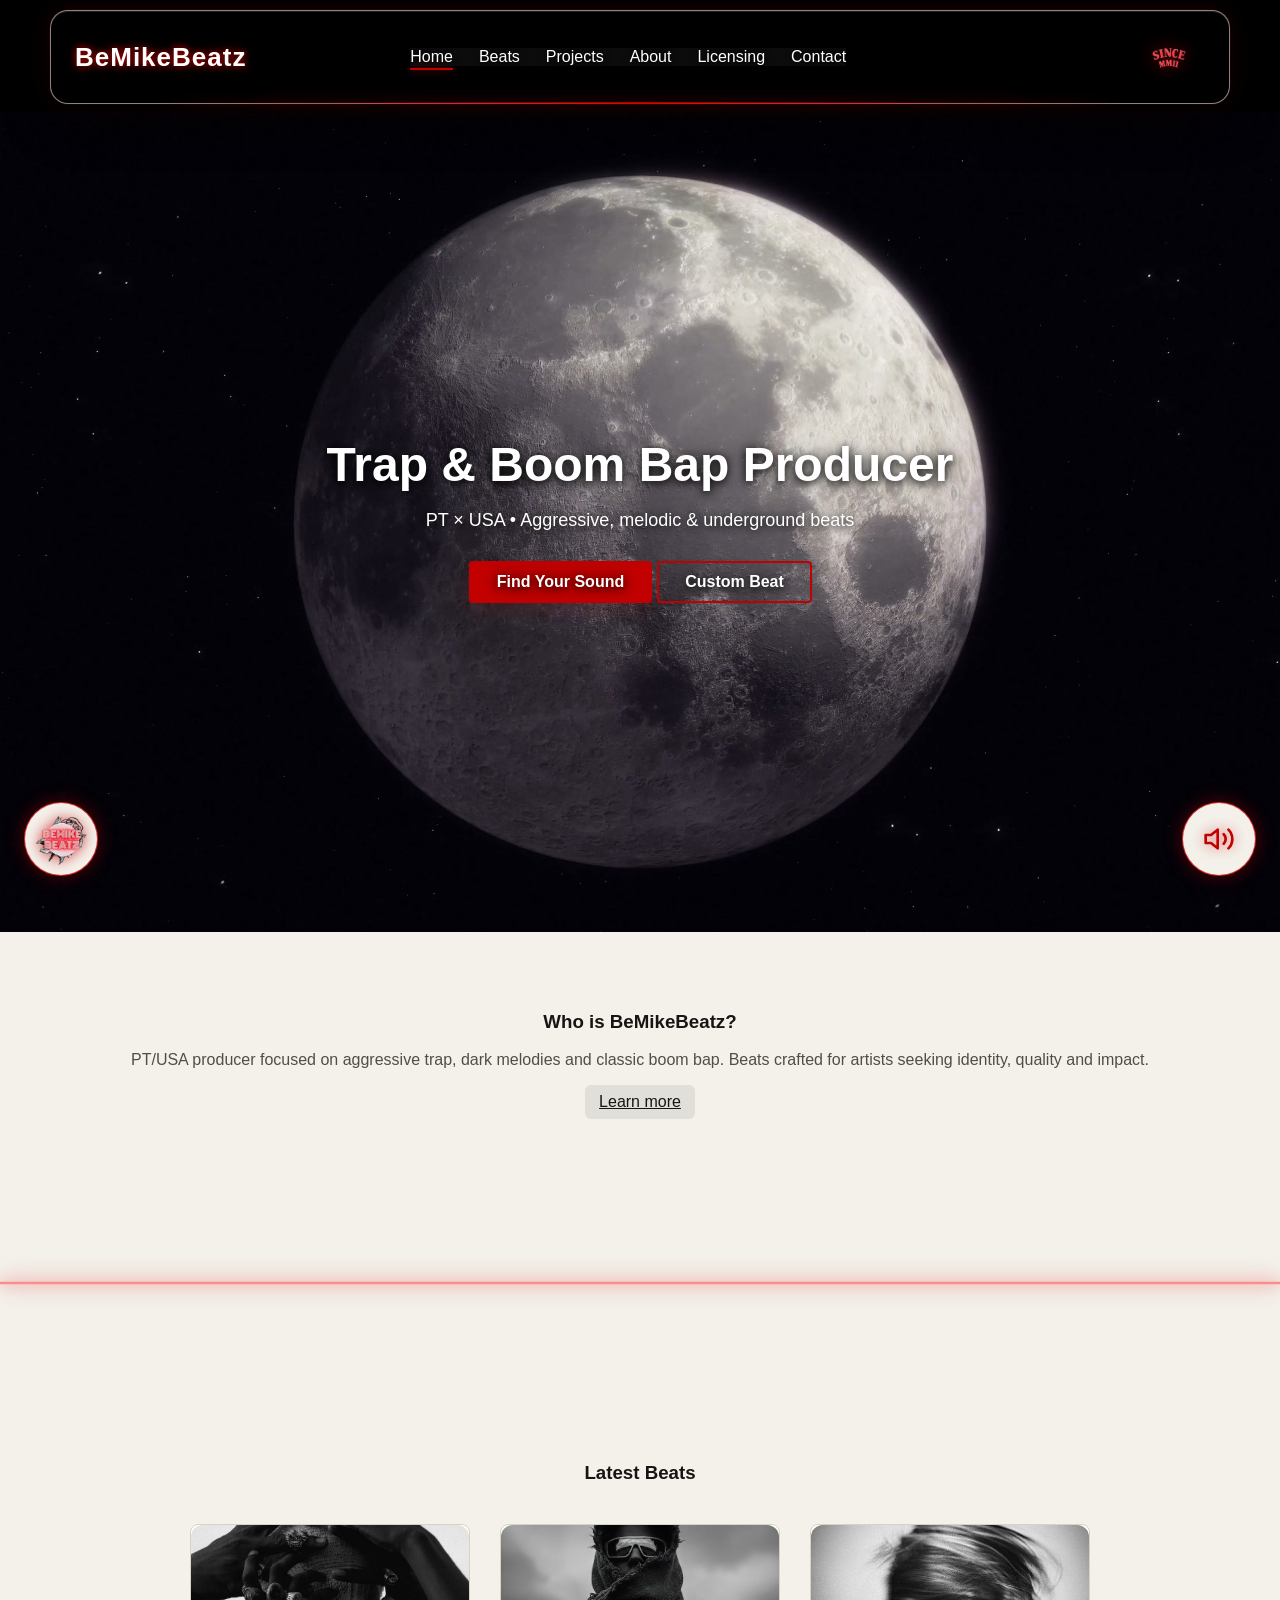
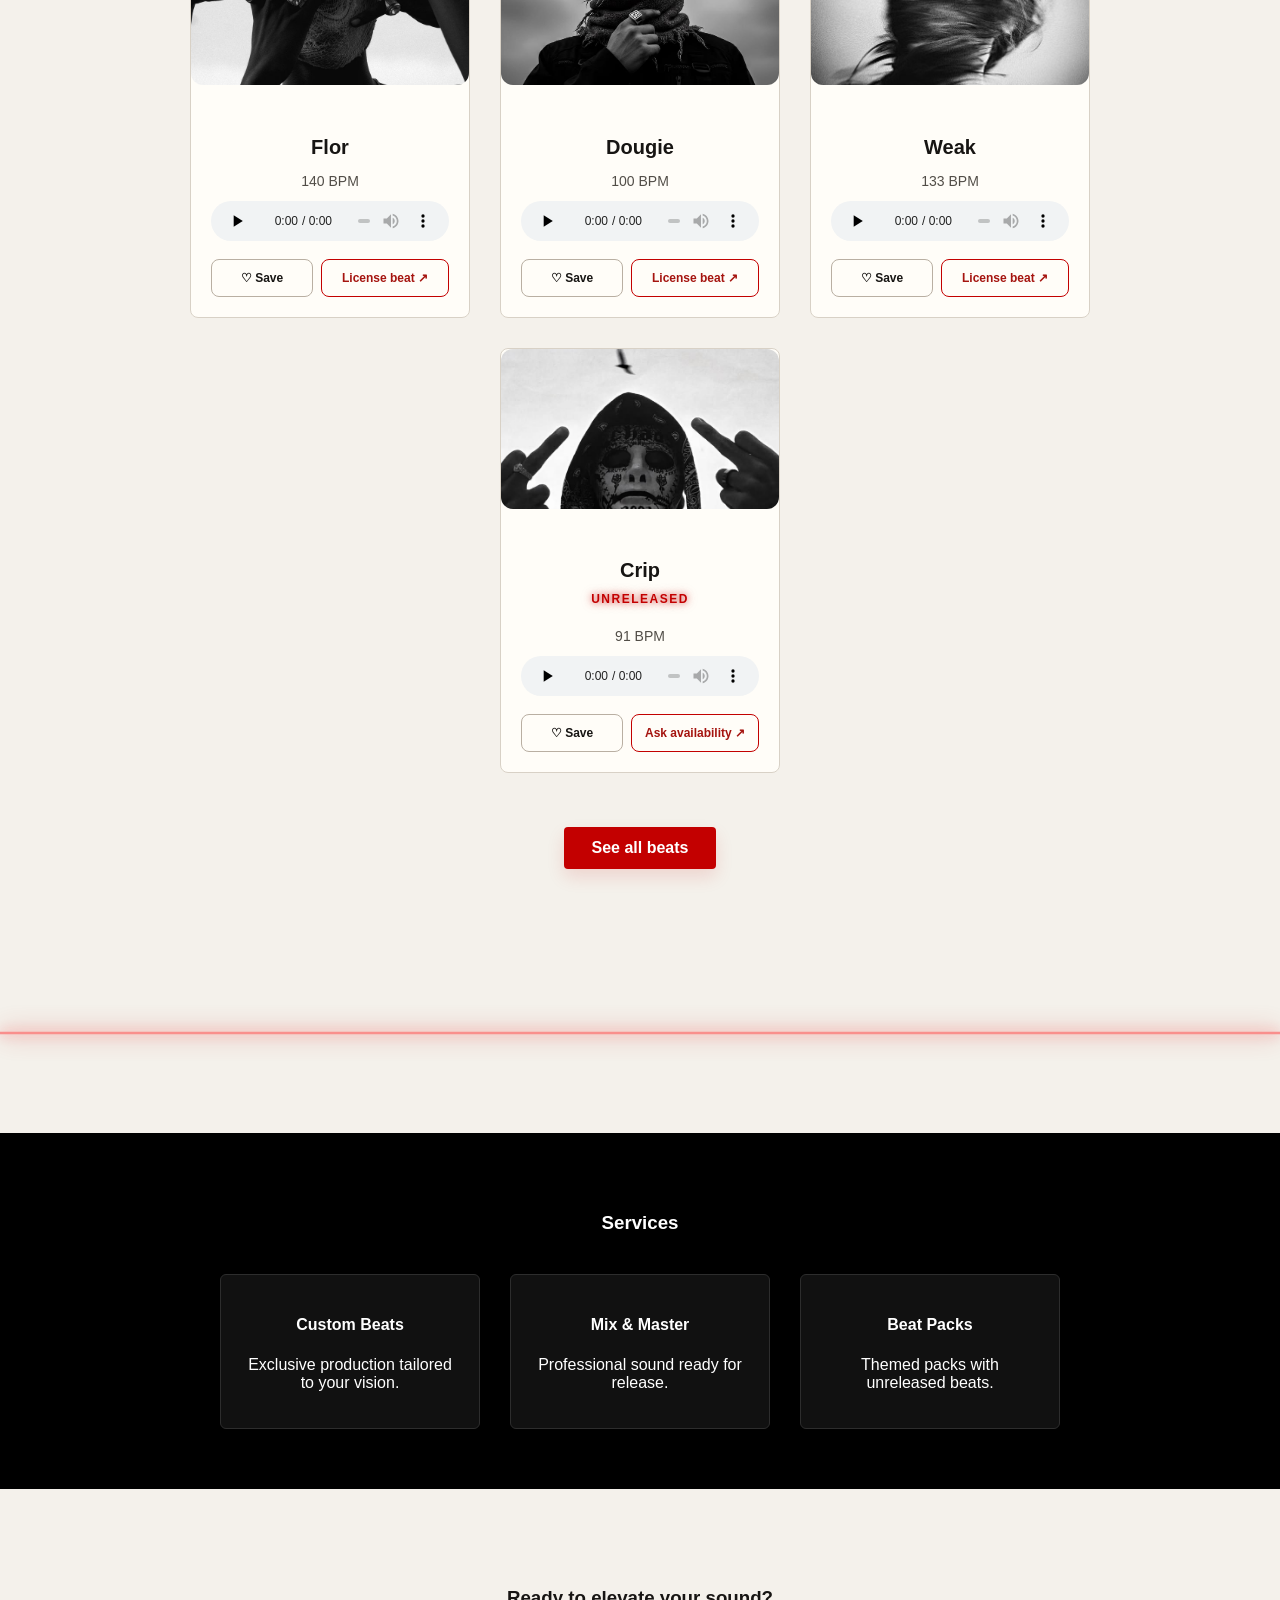
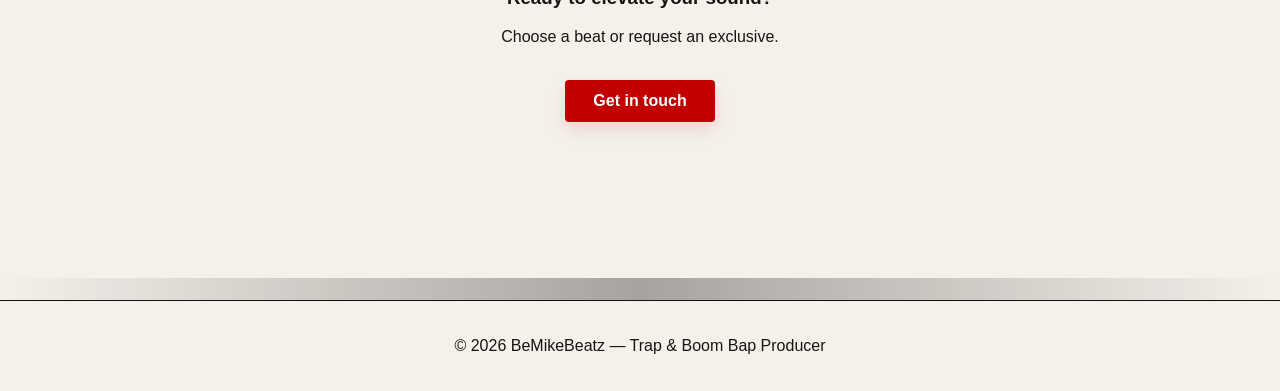
==== commit 7414ad5a: "Smooth sun and moon blend and stabilize theme controls" ====
--- a/index.html
+++ b/index.html
@@ -49,7 +49,7 @@
         <source data-src="assets/video/hero-moon-loop.mp4" type="video/mp4">
     </video>
 
-    <div class="hero-eclipse" aria-hidden="true"><div class="hero-eclipse-shadow"></div></div>
+    <div class="hero-transformation" aria-hidden="true"></div>
     <div class="hero-overlay"></div>
 
     <div class="hero-content">
--- a/assets/css/style.css
+++ b/assets/css/style.css
@@ -258,11 +258,13 @@
     transition: opacity 550ms ease;
 }
 
+/* Hero copy stays white while the page's inherited text color changes theme. */
 .hero-content {
     position: relative;
     z-index: 4;
+    color: #fff;
     text-align: center;
-    text-shadow: 0 2px 12px rgba(0,0,0,0.85);
+    text-shadow: 0 2px 8px rgba(0, 0, 0, 0.9), 0 0 18px rgba(0, 0, 0, 0.55);
 }
 
 .hero-content .hero-title {
@@ -325,6 +327,12 @@
 
 .btn-outline:active {
     transform: translateY(-1px) scale(.995);
+}
+
+.hero-buttons .btn-outline {
+    color: #fff;
+    transition: transform 200ms cubic-bezier(.2,.9,.2,1), box-shadow 200ms ease,
+                background-color 160ms ease, border-color 550ms ease;
 }
 
 body:not(.light-theme) .hero-buttons .btn-outline {
@@ -969,9 +977,10 @@
     place-items: center;
     border: 1px solid rgba(195, 0, 0, 0.6);
     border-radius: 50%;
-    background: rgba(0, 0, 0, 0.72);
+    background-color: #080808;
     box-shadow: 0 0 18px rgba(195, 0, 0, 0.45);
-    transition: transform 0.25s ease, box-shadow 0.25s ease;
+    transition: transform 250ms ease, box-shadow 250ms ease,
+                background-color 550ms ease, border-color 550ms ease, color 550ms ease;
 }
 
 .floating-brand img {
@@ -1003,9 +1012,10 @@
     place-items: center;
     border: 1px solid rgba(195, 0, 0, 0.6);
     border-radius: 50%;
-    background: rgba(0, 0, 0, 0.72);
+    background-color: #080808;
     box-shadow: 0 0 18px rgba(195, 0, 0, 0.45);
-    transition: transform 0.25s ease, box-shadow 0.25s ease;
+    transition: transform 250ms ease, box-shadow 250ms ease,
+                background-color 550ms ease, border-color 550ms ease, color 550ms ease;
 }
 
 .floating-mute svg {
@@ -1013,7 +1023,7 @@
     height: 32px;
     color: #fff;
     filter: drop-shadow(0 0 7px rgba(195, 0, 0, 0.75));
-    transition: transform 900ms cubic-bezier(.2,.8,.2,1), filter 900ms ease;
+    transition: color 550ms ease, filter 550ms ease;
 }
 
 .floating-mute:hover {
@@ -1024,7 +1034,6 @@
 .floating-mute[aria-pressed="true"] svg {
     color: #C30000;
     filter: drop-shadow(0 0 12px rgba(195, 0, 0, 0.9));
-    transition: color 0.3s ease, filter 0.3s ease;
 }
 
 body.light-theme .floating-mute[aria-pressed="true"] svg {
@@ -1062,11 +1071,6 @@
     opacity: 0;
 }
 
-body.light-theme .hero-content {
-    color: #fff;
-    text-shadow: 0 2px 8px rgba(0, 0, 0, 0.9), 0 0 18px rgba(0, 0, 0, 0.55);
-}
-
 body.light-theme .hero-video-light {
     filter: none;
 }
@@ -1093,11 +1097,6 @@
 body.theme-transition .hero-video { transition: opacity 600ms ease; }
 body.theme-transition .hero-overlay,
 body.theme-transition .hero::after { transition: opacity 550ms ease; }
-body.theme-transition .floating-brand img {
-    transform: rotate(12deg) scale(1.04);
-    transition: transform 300ms ease;
-}
-
 body.light-theme .hero::after {
     opacity: 0;
 }
@@ -1150,20 +1149,18 @@
 }
 
 body.light-theme .floating-brand {
-    background: rgba(244, 241, 235, 0.88);
+    background-color: #f4f1eb;
     border-color: rgba(195, 0, 0, 0.8);
 }
 
 body.light-theme .floating-mute {
-    background: rgba(244, 241, 235, 0.88);
+    background-color: #f4f1eb;
     border-color: rgba(195, 0, 0, 0.8);
-    transition: transform 0.25s ease, box-shadow 0.25s ease, background 0.25s ease, border-color 0.25s ease;
 }
 
 body.light-theme .floating-mute svg {
     color: #C30000;
     filter: drop-shadow(0 0 7px rgba(195, 0, 0, 0.6));
-    transition: transform 900ms cubic-bezier(.2,.8,.2,1), filter 900ms ease, color 0.25s ease;
 }
 
 body.light-theme .floating-mute:hover {
@@ -2531,26 +2528,35 @@
 
 /* Crisp original video, without scaling or softening effects. */
 .hero-video { filter: none; transform: none; }
-
-/* An eclipse hides the surface change while the planet stays fixed in place. */
+/* Hide the inactive video from painting, including its poster and first frame. */
+.hero-video-dark { visibility: visible; }
+.hero-video-light { visibility: hidden; }
+body.light-theme .hero-video-dark { visibility: hidden; }
+body.light-theme .hero-video-light { visibility: visible; }
+
+/* Blend aligned textures using compositor opacity, without repainting a video mask. */
 .hero.is-morphing .hero-video,
 .hero.is-morph-complete .hero-video { transition: none !important; }
 .hero.is-morphing .hero-video.is-outgoing {
     z-index: 1;
     opacity: 1;
+    visibility: visible;
 }
 .hero.is-morphing .hero-video.is-incoming {
     z-index: 2;
     opacity: 0;
+    visibility: hidden;
+    will-change: opacity;
 }
 .hero.is-revealing .hero-video.is-incoming {
-    animation: heroEclipseSwap var(--hero-morph-duration, 1400ms) linear both;
-}
-@keyframes heroEclipseSwap {
-    0%, 42% { opacity: 0; }
-    58%, 100% { opacity: 1; }
-}
-.hero-eclipse {
+    visibility: visible;
+    animation: heroSurfaceBlend var(--hero-morph-duration, 2200ms) cubic-bezier(.4, 0, .25, 1) both;
+}
+@keyframes heroSurfaceBlend {
+    from { opacity: 0; }
+    to { opacity: 1; }
+}
+.hero-transformation {
     position: absolute;
     top: 50%;
     left: 50%;
@@ -2558,33 +2564,32 @@
     width: var(--hero-planet-diameter, min(84vw, 90vh));
     aspect-ratio: 1;
     border-radius: 50%;
-    overflow: hidden;
     visibility: hidden;
     transform: translate(-50%, -50%);
     pointer-events: none;
-}
-.hero-eclipse-shadow {
+    --hero-glow-color: 170, 192, 230;
+}
+.hero[data-morph-to="sun"] .hero-transformation { --hero-glow-color: 255, 166, 72; }
+.hero.is-revealing .hero-transformation { visibility: visible; }
+.hero-transformation::before {
+    content: "";
     position: absolute;
-    inset: -8%;
+    inset: -4%;
     border-radius: 50%;
-    background: radial-gradient(closest-side, #020205 0 95%, rgba(2, 2, 5, .88) 98%, transparent 100%);
-    transform: translateX(-115%);
-}
-.hero[data-morph-to="sun"] .hero-eclipse-shadow { transform: translateX(115%); }
-.hero.is-revealing .hero-eclipse { visibility: visible; }
-.hero.is-revealing .hero-eclipse-shadow {
-    animation: heroEclipsePass var(--hero-morph-duration, 1400ms) cubic-bezier(.4, 0, .2, 1) both;
-}
-.hero.is-revealing[data-morph-to="sun"] .hero-eclipse-shadow { animation-name: heroEclipseReturn; }
-@keyframes heroEclipsePass {
-    0% { transform: translateX(-115%); }
-    42%, 58% { transform: translateX(0); }
-    100% { transform: translateX(115%); }
-}
-@keyframes heroEclipseReturn {
-    0% { transform: translateX(115%); }
-    42%, 58% { transform: translateX(0); }
-    100% { transform: translateX(-115%); }
+    opacity: 0;
+    background: radial-gradient(closest-side,
+        rgba(var(--hero-glow-color), .12) 0%,
+        rgba(var(--hero-glow-color), .2) 65%,
+        rgba(var(--hero-glow-color), .34) 89%,
+        transparent 100%);
+}
+.hero.is-revealing .hero-transformation::before {
+    will-change: opacity;
+    animation: heroSurfaceLight var(--hero-morph-duration, 2200ms) ease-in-out both;
+}
+@keyframes heroSurfaceLight {
+    0%, 100% { opacity: 0; }
+    50% { opacity: .24; }
 }
 @media (hover: hover) and (pointer: fine) {
     .project-card:hover, .latest-card.animate:hover,
@@ -2594,7 +2599,7 @@
     }
 }
 @media (prefers-reduced-motion: reduce) {
-    .hero-eclipse { display: none; }
+    .hero-transformation { display: none; }
     *, *::before, *::after {
         animation-duration: .01ms !important;
         animation-iteration-count: 1 !important;
